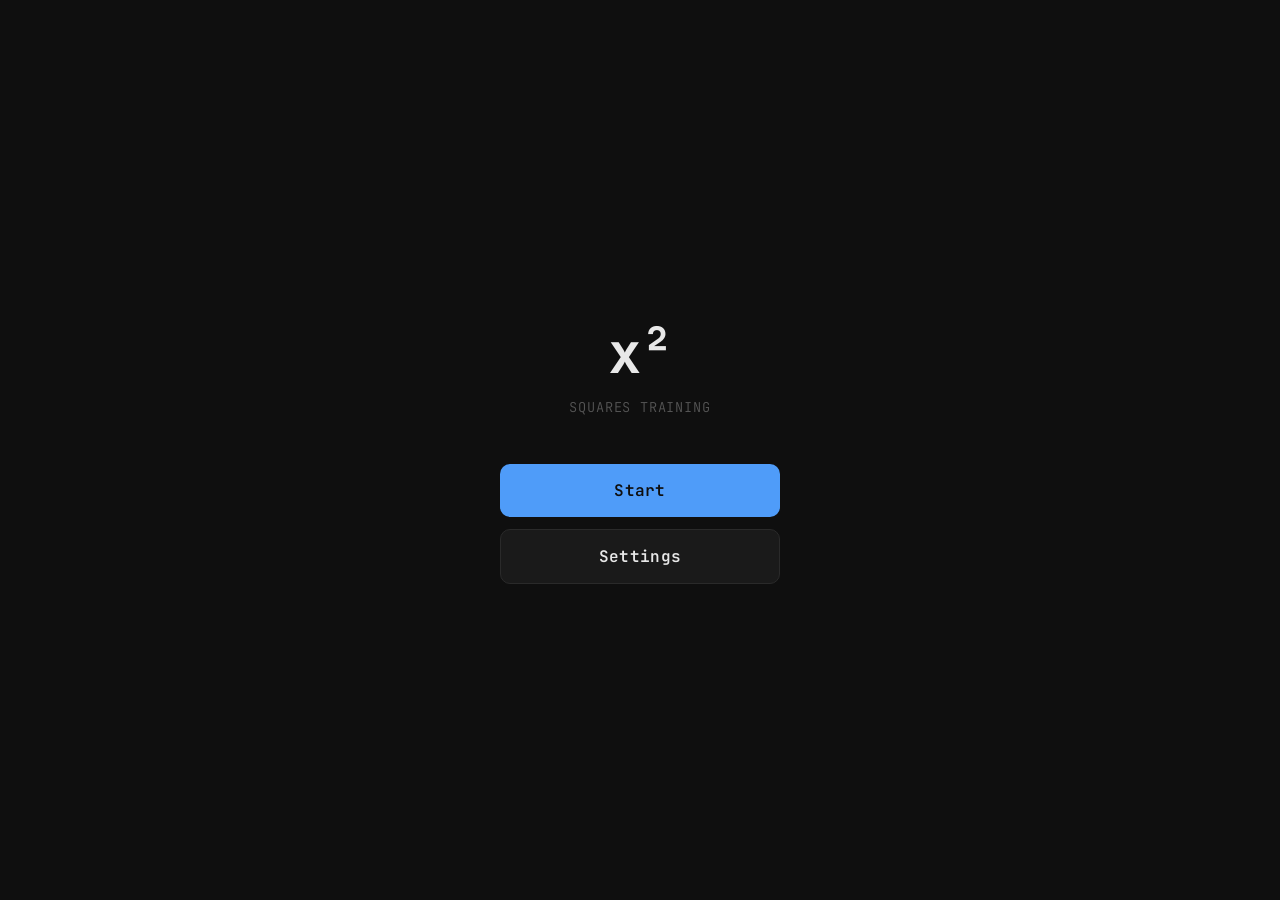
==== index.html @ f01c9ac2 "squares training. it's all claude code." ====
<!DOCTYPE html>
<html lang="en">
<head>
<meta charset="UTF-8">
<meta name="viewport" content="width=device-width, initial-scale=1.0, user-scalable=no">
<title>Squares — Mental Math</title>
<link rel="preconnect" href="https://fonts.googleapis.com">
<link href="https://fonts.googleapis.com/css2?family=JetBrains+Mono:wght@300;400;600;700&display=swap" rel="stylesheet">
<style>
  *, *::before, *::after { box-sizing: border-box; margin: 0; padding: 0; }

  :root {
    --bg: #0f0f0f;
    --surface: #1a1a1a;
    --border: #2a2a2a;
    --text: #e8e8e8;
    --muted: #555;
    --accent: #4f9cf9;
    --correct: #3ecf6e;
    --wrong: #f94f4f;
    --font: 'JetBrains Mono', monospace;
  }

  html, body {
    height: 100%;
    background: var(--bg);
    color: var(--text);
    font-family: var(--font);
    -webkit-tap-highlight-color: transparent;
    overscroll-behavior: none;
  }

  /* ── SCREENS ── */
  .screen { display: none; flex-direction: column; align-items: center; justify-content: center; min-height: 100dvh; padding: 24px; }
  .screen.active { display: flex; }

  /* ── HOME ── */
  #home { gap: 48px; }
  .home-title { text-align: center; }
  .home-title h1 { font-size: clamp(2rem, 8vw, 3.5rem); font-weight: 700; letter-spacing: -0.03em; }
  .home-title p { color: var(--muted); font-size: 0.85rem; font-weight: 300; margin-top: 8px; letter-spacing: 0.06em; text-transform: uppercase; }
  .home-actions { display: flex; flex-direction: column; gap: 12px; width: 100%; max-width: 280px; }
  .btn {
    width: 100%; padding: 16px; border: none; border-radius: 10px;
    font-family: var(--font); font-size: 1rem; font-weight: 600; letter-spacing: 0.02em;
    cursor: pointer; transition: opacity 0.15s, transform 0.1s;
  }
  .btn:active { transform: scale(0.97); }
  .btn-primary { background: var(--accent); color: #0f0f0f; }
  .btn-ghost { background: var(--surface); color: var(--text); border: 1px solid var(--border); }

  /* ── SETTINGS ── */
  #settings { gap: 32px; max-width: 320px; width: 100%; }
  .settings-header { display: flex; align-items: center; gap: 12px; width: 100%; }
  .back-btn { background: none; border: none; color: var(--muted); font-family: var(--font); font-size: 1.2rem; cursor: pointer; padding: 4px 8px 4px 0; transition: color 0.15s; }
  .back-btn:hover { color: var(--text); }
  .settings-header h2 { font-size: 1rem; font-weight: 600; letter-spacing: 0.04em; text-transform: uppercase; color: var(--muted); }
  .setting-group { width: 100%; }
  .setting-label { font-size: 0.75rem; text-transform: uppercase; letter-spacing: 0.08em; color: var(--muted); margin-bottom: 12px; }
  .range-inputs { display: flex; align-items: center; gap: 12px; }
  .range-inputs span { color: var(--muted); font-size: 0.85rem; }
  .num-input {
    flex: 1; padding: 14px; background: var(--surface); border: 1px solid var(--border);
    border-radius: 8px; color: var(--text); font-family: var(--font); font-size: 1.1rem;
    font-weight: 600; text-align: center; outline: none; transition: border-color 0.15s;
    -moz-appearance: textfield;
  }
  .num-input::-webkit-outer-spin-button,
  .num-input::-webkit-inner-spin-button { -webkit-appearance: none; }
  .num-input:focus { border-color: var(--accent); }
  .setting-error { font-size: 0.75rem; color: var(--wrong); margin-top: 8px; min-height: 18px; }

  /* ── TRAIN ── */
  #train { gap: 0; justify-content: space-between; padding: 0; }

  .train-header {
    width: 100%; display: flex; align-items: center; justify-content: space-between;
    padding: 20px 24px 0;
  }
  .train-header .back-btn { font-size: 1.4rem; }
  .progress-label { font-size: 0.75rem; color: var(--muted); letter-spacing: 0.06em; }

  .stage {
    flex: 1; display: flex; flex-direction: column;
    align-items: center; justify-content: center; gap: 12px; padding: 24px;
  }

  .prompt-label {
    font-size: 0.7rem; text-transform: uppercase; letter-spacing: 0.12em;
    color: var(--muted); font-weight: 400;
  }

  .question-number {
    font-size: clamp(5rem, 22vw, 10rem);
    font-weight: 700;
    letter-spacing: -0.04em;
    line-height: 1;
    transition: color 0.2s;
    user-select: none;
  }

  .superscript {
    font-size: clamp(2rem, 8vw, 4rem);
    vertical-align: super;
    color: var(--accent);
    font-weight: 600;
  }

  .answer-display {
    margin-top: 8px;
    font-size: clamp(2.2rem, 9vw, 4rem);
    font-weight: 600;
    letter-spacing: -0.02em;
    color: var(--text);
    min-height: 1.2em;
    transition: color 0.15s;
  }
  .answer-display.correct { color: var(--correct); }
  .answer-display.empty { color: var(--muted); }

  .cursor {
    display: inline-block; width: 3px; height: 0.85em;
    background: var(--accent); vertical-align: middle; margin-left: 3px;
    animation: blink 1s step-end infinite;
  }
  @keyframes blink { 0%, 100% { opacity: 1; } 50% { opacity: 0; } }

  /* ── NUMPAD ── */
  .numpad-area {
    width: 100%; padding: 16px 24px 32px;
    display: flex; flex-direction: column; gap: 10px; max-width: 400px; margin: 0 auto;
  }

  .numpad {
    display: grid; grid-template-columns: repeat(3, 1fr); gap: 10px;
  }

  .key {
    aspect-ratio: 1.4 / 1;
    background: var(--surface);
    border: 1px solid var(--border);
    border-radius: 10px;
    color: var(--text);
    font-family: var(--font);
    font-size: clamp(1.2rem, 5vw, 1.6rem);
    font-weight: 600;
    cursor: pointer;
    transition: background 0.1s, transform 0.08s, border-color 0.1s;
    display: flex; align-items: center; justify-content: center;
    -webkit-tap-highlight-color: transparent;
    user-select: none;
  }
  .key:active, .key.pressed { background: #2c2c2c; transform: scale(0.94); border-color: #3a3a3a; }
  .key.zero { grid-column: span 2; aspect-ratio: unset; padding: 14px 0; }
  .key.del { background: transparent; border-color: transparent; color: var(--muted); font-size: 1.4rem; }
  .key.del:active { background: var(--surface); border-color: var(--border); color: var(--text); }

  /* ── FLASH ── */
  .flash-overlay {
    position: fixed; inset: 0; pointer-events: none;
    opacity: 0; transition: opacity 0.08s;
  }
  .flash-overlay.green { background: rgba(62, 207, 110, 0.08); }
  .flash-overlay.active { opacity: 1; }

  /* ── RESULT ── */
  #result { gap: 32px; }
  .result-score { text-align: center; }
  .result-score .big { font-size: clamp(3rem, 14vw, 6rem); font-weight: 700; color: var(--accent); line-height: 1; }
  .result-score .label { font-size: 0.8rem; text-transform: uppercase; letter-spacing: 0.1em; color: var(--muted); margin-top: 8px; }
  .result-actions { display: flex; flex-direction: column; gap: 12px; width: 100%; max-width: 280px; }

  /* ── util ── */
  @media (prefers-reduced-motion: reduce) {
    .cursor { animation: none; opacity: 1; }
    * { transition: none !important; }
  }
</style>
</head>
<body>

<div class="flash-overlay green" id="flashOverlay"></div>

<!-- HOME -->
<div class="screen active" id="home">
  <div class="home-title">
    <h1>x²</h1>
    <p>Squares Training</p>
  </div>
  <div class="home-actions">
    <button class="btn btn-primary" onclick="startTraining()">Start</button>
    <button class="btn btn-ghost" onclick="showScreen('settings')">Settings</button>
  </div>
</div>

<!-- SETTINGS -->
<div class="screen" id="settings">
  <div class="settings-header">
    <button class="back-btn" onclick="saveSettings()">←</button>
    <h2>Settings</h2>
  </div>
  <div class="setting-group">
    <div class="setting-label">Range</div>
    <div class="range-inputs">
      <input class="num-input" id="rangeMin" type="number" min="1" max="999" value="10" inputmode="numeric">
      <span>to</span>
      <input class="num-input" id="rangeMax" type="number" min="1" max="999" value="100" inputmode="numeric">
    </div>
    <div class="setting-error" id="settingError"></div>
  </div>
  <div class="home-actions" style="max-width:280px;width:100%;">
    <button class="btn btn-primary" onclick="saveSettings()">Save</button>
  </div>
</div>

<!-- TRAIN -->
<div class="screen" id="train">
  <div class="train-header">
    <button class="back-btn" onclick="endSession()">←</button>
    <div class="progress-label" id="progressLabel">1 / 10</div>
  </div>

  <div class="stage">
    <div class="prompt-label">What is</div>
    <div class="question-number" id="questionNumber">
      <span id="numDisplay">12</span><span class="superscript">²</span>
    </div>
    <div class="answer-display empty" id="answerDisplay">
      <span id="answerText"></span><span class="cursor" id="cursor"></span>
    </div>
  </div>

  <div class="numpad-area">
    <div class="numpad">
      <button class="key" data-val="7">7</button>
      <button class="key" data-val="8">8</button>
      <button class="key" data-val="9">9</button>
      <button class="key" data-val="4">4</button>
      <button class="key" data-val="5">5</button>
      <button class="key" data-val="6">6</button>
      <button class="key" data-val="1">1</button>
      <button class="key" data-val="2">2</button>
      <button class="key" data-val="3">3</button>
      <button class="key zero" data-val="0">0</button>
      <button class="key del" data-val="del">⌫</button>
    </div>
  </div>
</div>

<!-- RESULT -->
<div class="screen" id="result">
  <div class="result-score">
    <div class="big" id="resultTime">—</div>
    <div class="label">avg. seconds per question</div>
  </div>
  <div class="result-actions">
    <button class="btn btn-primary" onclick="startTraining()">Again</button>
    <button class="btn btn-ghost" onclick="showScreen('home')">Home</button>
  </div>
</div>

<script>
  // ── State ──
  const state = {
    min: 10,
    max: 100,
    queue: [],
    index: 0,
    current: null,
    typed: '',
    sessionStart: null,
    questionStart: null,
    times: [],
  };

  // ── Screen nav ──
  function showScreen(id) {
    document.querySelectorAll('.screen').forEach(s => s.classList.remove('active'));
    document.getElementById(id).classList.add('active');
  }

  // ── Settings ──
  function saveSettings() {
    const minEl = document.getElementById('rangeMin');
    const maxEl = document.getElementById('rangeMax');
    const errEl = document.getElementById('settingError');
    const min = parseInt(minEl.value, 10);
    const max = parseInt(maxEl.value, 10);
    if (isNaN(min) || isNaN(max) || min < 1 || max < 1) {
      errEl.textContent = 'Enter valid numbers.'; return;
    }
    if (min >= max) {
      errEl.textContent = 'Min must be less than max.'; return;
    }
    errEl.textContent = '';
    state.min = min;
    state.max = max;
    showScreen('home');
  }

  // ── Training logic ──
  function buildQueue() {
    const nums = [];
    for (let i = state.min; i <= state.max; i++) nums.push(i);
    // Shuffle
    for (let i = nums.length - 1; i > 0; i--) {
      const j = Math.floor(Math.random() * (i + 1));
      [nums[i], nums[j]] = [nums[j], nums[i]];
    }
    return nums;
  }

  function startTraining() {
    state.queue = buildQueue();
    state.index = 0;
    state.times = [];
    state.sessionStart = Date.now();
    showScreen('train');
    loadQuestion();
  }

  function loadQuestion() {
    state.current = state.queue[state.index];
    state.typed = '';
    state.questionStart = Date.now();
    document.getElementById('numDisplay').textContent = state.current;
    document.getElementById('progressLabel').textContent = `${state.index + 1} / ${state.queue.length}`;
    updateAnswerDisplay();
  }

  function updateAnswerDisplay() {
    const el = document.getElementById('answerDisplay');
    const text = document.getElementById('answerText');
    text.textContent = state.typed;
    el.classList.toggle('empty', state.typed === '');
    el.classList.remove('correct');
  }

  function handleInput(val) {
    if (val === 'del') {
      state.typed = state.typed.slice(0, -1);
      updateAnswerDisplay();
      return;
    }
    // Max 7 digits (100² = 10000, guard against huge input)
    if (state.typed.length >= 7) return;
    // No leading zeros
    if (state.typed === '' && val === '0') return;
    state.typed += val;
    updateAnswerDisplay();
    checkAnswer();
  }

  function checkAnswer() {
    const correct = state.current * state.current;
    if (parseInt(state.typed, 10) === correct) {
      const elapsed = (Date.now() - state.questionStart) / 1000;
      state.times.push(elapsed);
      flashCorrect();
      document.getElementById('answerDisplay').classList.add('correct');
      setTimeout(() => {
        state.index++;
        if (state.index >= state.queue.length) {
          showResults();
        } else {
          loadQuestion();
        }
      }, 320);
    }
  }

  function flashCorrect() {
    const overlay = document.getElementById('flashOverlay');
    overlay.classList.add('active');
    setTimeout(() => overlay.classList.remove('active'), 180);
  }

  function endSession() {
    showScreen('home');
  }

  function showResults() {
    const avg = state.times.reduce((a, b) => a + b, 0) / state.times.length;
    document.getElementById('resultTime').textContent = avg.toFixed(2) + 's';
    showScreen('result');
  }

  // ── Numpad ──
  document.querySelectorAll('.key').forEach(key => {
    key.addEventListener('pointerdown', e => {
      e.preventDefault();
      key.classList.add('pressed');
      handleInput(key.dataset.val);
    });
    key.addEventListener('pointerup', () => key.classList.remove('pressed'));
    key.addEventListener('pointerleave', () => key.classList.remove('pressed'));
  });

  // ── Physical keyboard ──
  document.addEventListener('keydown', e => {
    const screen = document.querySelector('.screen.active');
    if (!screen || screen.id !== 'train') return;
    if (e.key >= '0' && e.key <= '9') handleInput(e.key);
    else if (e.key === 'Backspace') handleInput('del');
  });

  // ── Init settings inputs ──
  document.getElementById('rangeMin').value = state.min;
  document.getElementById('rangeMax').value = state.max;
</script>
</body>
</html>
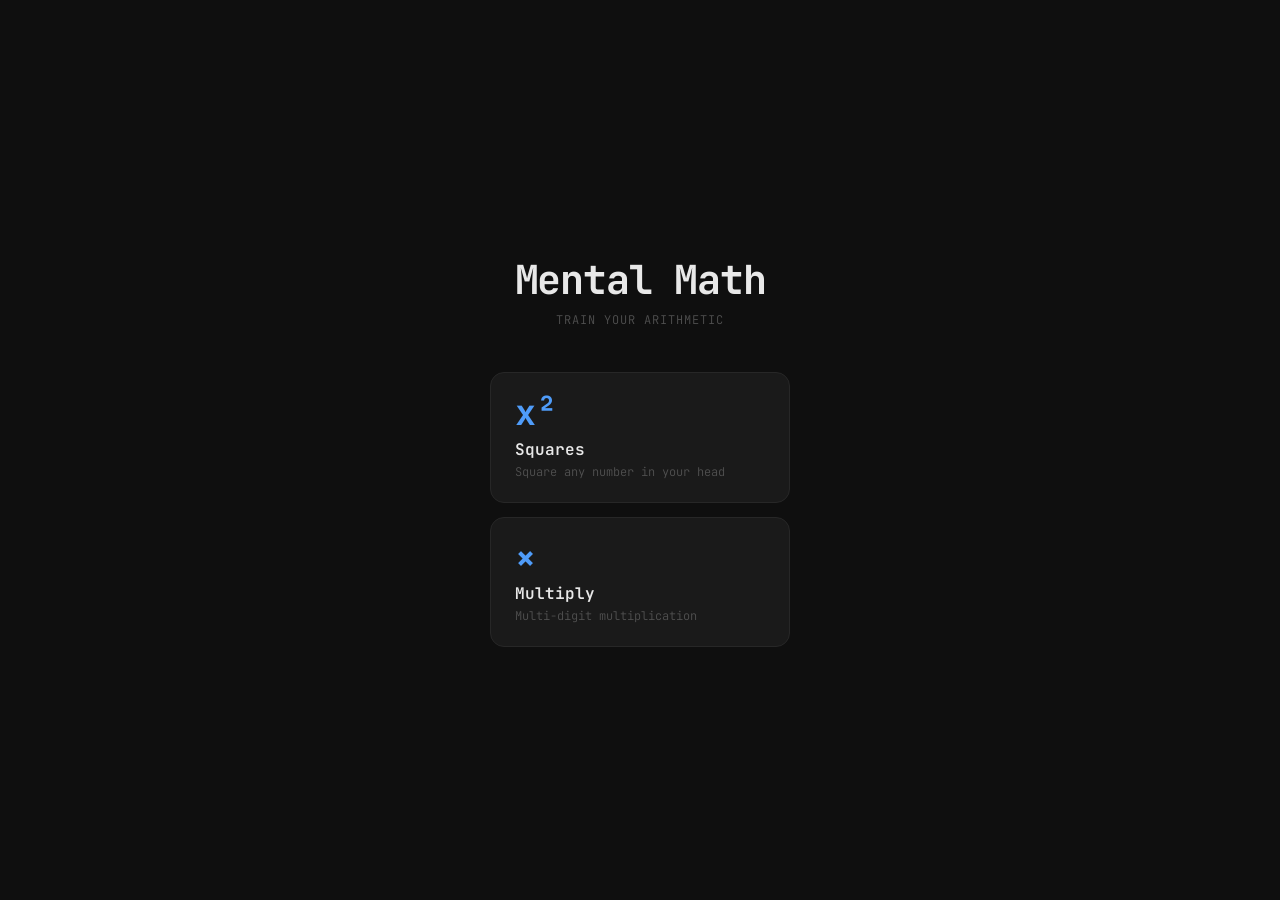
==== commit f96a900d: "multi digit arbitrary multiplication" ====
--- a/index.html
+++ b/index.html
@@ -3,410 +3,32 @@
 <head>
 <meta charset="UTF-8">
 <meta name="viewport" content="width=device-width, initial-scale=1.0, user-scalable=no">
-<title>Squares — Mental Math</title>
+<title>Mental Math</title>
 <link rel="preconnect" href="https://fonts.googleapis.com">
 <link href="https://fonts.googleapis.com/css2?family=JetBrains+Mono:wght@300;400;600;700&display=swap" rel="stylesheet">
+<link rel="stylesheet" href="style.css">
 <style>
-  *, *::before, *::after { box-sizing: border-box; margin: 0; padding: 0; }
-
-  :root {
-    --bg: #0f0f0f;
-    --surface: #1a1a1a;
-    --border: #2a2a2a;
-    --text: #e8e8e8;
-    --muted: #555;
-    --accent: #4f9cf9;
-    --correct: #3ecf6e;
-    --wrong: #f94f4f;
-    --font: 'JetBrains Mono', monospace;
-  }
-
-  html, body {
-    height: 100%;
-    background: var(--bg);
-    color: var(--text);
-    font-family: var(--font);
-    -webkit-tap-highlight-color: transparent;
-    overscroll-behavior: none;
-  }
-
-  /* ── SCREENS ── */
-  .screen { display: none; flex-direction: column; align-items: center; justify-content: center; min-height: 100dvh; padding: 24px; }
-  .screen.active { display: flex; }
-
-  /* ── HOME ── */
-  #home { gap: 48px; }
-  .home-title { text-align: center; }
-  .home-title h1 { font-size: clamp(2rem, 8vw, 3.5rem); font-weight: 700; letter-spacing: -0.03em; }
-  .home-title p { color: var(--muted); font-size: 0.85rem; font-weight: 300; margin-top: 8px; letter-spacing: 0.06em; text-transform: uppercase; }
-  .home-actions { display: flex; flex-direction: column; gap: 12px; width: 100%; max-width: 280px; }
-  .btn {
-    width: 100%; padding: 16px; border: none; border-radius: 10px;
-    font-family: var(--font); font-size: 1rem; font-weight: 600; letter-spacing: 0.02em;
-    cursor: pointer; transition: opacity 0.15s, transform 0.1s;
-  }
-  .btn:active { transform: scale(0.97); }
-  .btn-primary { background: var(--accent); color: #0f0f0f; }
-  .btn-ghost { background: var(--surface); color: var(--text); border: 1px solid var(--border); }
-
-  /* ── SETTINGS ── */
-  #settings { gap: 32px; max-width: 320px; width: 100%; }
-  .settings-header { display: flex; align-items: center; gap: 12px; width: 100%; }
-  .back-btn { background: none; border: none; color: var(--muted); font-family: var(--font); font-size: 1.2rem; cursor: pointer; padding: 4px 8px 4px 0; transition: color 0.15s; }
-  .back-btn:hover { color: var(--text); }
-  .settings-header h2 { font-size: 1rem; font-weight: 600; letter-spacing: 0.04em; text-transform: uppercase; color: var(--muted); }
-  .setting-group { width: 100%; }
-  .setting-label { font-size: 0.75rem; text-transform: uppercase; letter-spacing: 0.08em; color: var(--muted); margin-bottom: 12px; }
-  .range-inputs { display: flex; align-items: center; gap: 12px; }
-  .range-inputs span { color: var(--muted); font-size: 0.85rem; }
-  .num-input {
-    flex: 1; padding: 14px; background: var(--surface); border: 1px solid var(--border);
-    border-radius: 8px; color: var(--text); font-family: var(--font); font-size: 1.1rem;
-    font-weight: 600; text-align: center; outline: none; transition: border-color 0.15s;
-    -moz-appearance: textfield;
-  }
-  .num-input::-webkit-outer-spin-button,
-  .num-input::-webkit-inner-spin-button { -webkit-appearance: none; }
-  .num-input:focus { border-color: var(--accent); }
-  .setting-error { font-size: 0.75rem; color: var(--wrong); margin-top: 8px; min-height: 18px; }
-
-  /* ── TRAIN ── */
-  #train { gap: 0; justify-content: space-between; padding: 0; }
-
-  .train-header {
-    width: 100%; display: flex; align-items: center; justify-content: space-between;
-    padding: 20px 24px 0;
-  }
-  .train-header .back-btn { font-size: 1.4rem; }
-  .progress-label { font-size: 0.75rem; color: var(--muted); letter-spacing: 0.06em; }
-
-  .stage {
-    flex: 1; display: flex; flex-direction: column;
-    align-items: center; justify-content: center; gap: 12px; padding: 24px;
-  }
-
-  .prompt-label {
-    font-size: 0.7rem; text-transform: uppercase; letter-spacing: 0.12em;
-    color: var(--muted); font-weight: 400;
-  }
-
-  .question-number {
-    font-size: clamp(5rem, 22vw, 10rem);
-    font-weight: 700;
-    letter-spacing: -0.04em;
-    line-height: 1;
-    transition: color 0.2s;
-    user-select: none;
-  }
-
-  .superscript {
-    font-size: clamp(2rem, 8vw, 4rem);
-    vertical-align: super;
-    color: var(--accent);
-    font-weight: 600;
-  }
-
-  .answer-display {
-    margin-top: 8px;
-    font-size: clamp(2.2rem, 9vw, 4rem);
-    font-weight: 600;
-    letter-spacing: -0.02em;
-    color: var(--text);
-    min-height: 1.2em;
-    transition: color 0.15s;
-  }
-  .answer-display.correct { color: var(--correct); }
-  .answer-display.empty { color: var(--muted); }
-
-  .cursor {
-    display: inline-block; width: 3px; height: 0.85em;
-    background: var(--accent); vertical-align: middle; margin-left: 3px;
-    animation: blink 1s step-end infinite;
-  }
-  @keyframes blink { 0%, 100% { opacity: 1; } 50% { opacity: 0; } }
-
-  /* ── NUMPAD ── */
-  .numpad-area {
-    width: 100%; padding: 16px 24px 32px;
-    display: flex; flex-direction: column; gap: 10px; max-width: 400px; margin: 0 auto;
-  }
-
-  .numpad {
-    display: grid; grid-template-columns: repeat(3, 1fr); gap: 10px;
-  }
-
-  .key {
-    aspect-ratio: 1.4 / 1;
-    background: var(--surface);
-    border: 1px solid var(--border);
-    border-radius: 10px;
-    color: var(--text);
-    font-family: var(--font);
-    font-size: clamp(1.2rem, 5vw, 1.6rem);
-    font-weight: 600;
-    cursor: pointer;
-    transition: background 0.1s, transform 0.08s, border-color 0.1s;
-    display: flex; align-items: center; justify-content: center;
-    -webkit-tap-highlight-color: transparent;
-    user-select: none;
-  }
-  .key:active, .key.pressed { background: #2c2c2c; transform: scale(0.94); border-color: #3a3a3a; }
-  .key.zero { grid-column: span 2; aspect-ratio: unset; padding: 14px 0; }
-  .key.del { background: transparent; border-color: transparent; color: var(--muted); font-size: 1.4rem; }
-  .key.del:active { background: var(--surface); border-color: var(--border); color: var(--text); }
-
-  /* ── FLASH ── */
-  .flash-overlay {
-    position: fixed; inset: 0; pointer-events: none;
-    opacity: 0; transition: opacity 0.08s;
-  }
-  .flash-overlay.green { background: rgba(62, 207, 110, 0.08); }
-  .flash-overlay.active { opacity: 1; }
-
-  /* ── RESULT ── */
-  #result { gap: 32px; }
-  .result-score { text-align: center; }
-  .result-score .big { font-size: clamp(3rem, 14vw, 6rem); font-weight: 700; color: var(--accent); line-height: 1; }
-  .result-score .label { font-size: 0.8rem; text-transform: uppercase; letter-spacing: 0.1em; color: var(--muted); margin-top: 8px; }
-  .result-actions { display: flex; flex-direction: column; gap: 12px; width: 100%; max-width: 280px; }
-
-  /* ── util ── */
-  @media (prefers-reduced-motion: reduce) {
-    .cursor { animation: none; opacity: 1; }
-    * { transition: none !important; }
-  }
+  #home { gap: 44px; }
 </style>
 </head>
 <body>
-
-<div class="flash-overlay green" id="flashOverlay"></div>
-
-<!-- HOME -->
 <div class="screen active" id="home">
-  <div class="home-title">
-    <h1>x²</h1>
-    <p>Squares Training</p>
+  <div class="hub-title">
+    <h1>Mental Math</h1>
+    <p>Train your arithmetic</p>
   </div>
-  <div class="home-actions">
-    <button class="btn btn-primary" onclick="startTraining()">Start</button>
-    <button class="btn btn-ghost" onclick="showScreen('settings')">Settings</button>
+  <div class="mode-cards">
+    <a class="mode-card" href="squares.html">
+      <div class="mode-card-symbol">x²</div>
+      <div class="mode-card-title">Squares</div>
+      <div class="mode-card-desc">Square any number in your head</div>
+    </a>
+    <a class="mode-card" href="multiply.html">
+      <div class="mode-card-symbol">×</div>
+      <div class="mode-card-title">Multiply</div>
+      <div class="mode-card-desc">Multi-digit multiplication</div>
+    </a>
   </div>
 </div>
-
-<!-- SETTINGS -->
-<div class="screen" id="settings">
-  <div class="settings-header">
-    <button class="back-btn" onclick="saveSettings()">←</button>
-    <h2>Settings</h2>
-  </div>
-  <div class="setting-group">
-    <div class="setting-label">Range</div>
-    <div class="range-inputs">
-      <input class="num-input" id="rangeMin" type="number" min="1" max="999" value="10" inputmode="numeric">
-      <span>to</span>
-      <input class="num-input" id="rangeMax" type="number" min="1" max="999" value="100" inputmode="numeric">
-    </div>
-    <div class="setting-error" id="settingError"></div>
-  </div>
-  <div class="home-actions" style="max-width:280px;width:100%;">
-    <button class="btn btn-primary" onclick="saveSettings()">Save</button>
-  </div>
-</div>
-
-<!-- TRAIN -->
-<div class="screen" id="train">
-  <div class="train-header">
-    <button class="back-btn" onclick="endSession()">←</button>
-    <div class="progress-label" id="progressLabel">1 / 10</div>
-  </div>
-
-  <div class="stage">
-    <div class="prompt-label">What is</div>
-    <div class="question-number" id="questionNumber">
-      <span id="numDisplay">12</span><span class="superscript">²</span>
-    </div>
-    <div class="answer-display empty" id="answerDisplay">
-      <span id="answerText"></span><span class="cursor" id="cursor"></span>
-    </div>
-  </div>
-
-  <div class="numpad-area">
-    <div class="numpad">
-      <button class="key" data-val="7">7</button>
-      <button class="key" data-val="8">8</button>
-      <button class="key" data-val="9">9</button>
-      <button class="key" data-val="4">4</button>
-      <button class="key" data-val="5">5</button>
-      <button class="key" data-val="6">6</button>
-      <button class="key" data-val="1">1</button>
-      <button class="key" data-val="2">2</button>
-      <button class="key" data-val="3">3</button>
-      <button class="key zero" data-val="0">0</button>
-      <button class="key del" data-val="del">⌫</button>
-    </div>
-  </div>
-</div>
-
-<!-- RESULT -->
-<div class="screen" id="result">
-  <div class="result-score">
-    <div class="big" id="resultTime">—</div>
-    <div class="label">avg. seconds per question</div>
-  </div>
-  <div class="result-actions">
-    <button class="btn btn-primary" onclick="startTraining()">Again</button>
-    <button class="btn btn-ghost" onclick="showScreen('home')">Home</button>
-  </div>
-</div>
-
-<script>
-  // ── State ──
-  const state = {
-    min: 10,
-    max: 100,
-    queue: [],
-    index: 0,
-    current: null,
-    typed: '',
-    sessionStart: null,
-    questionStart: null,
-    times: [],
-  };
-
-  // ── Screen nav ──
-  function showScreen(id) {
-    document.querySelectorAll('.screen').forEach(s => s.classList.remove('active'));
-    document.getElementById(id).classList.add('active');
-  }
-
-  // ── Settings ──
-  function saveSettings() {
-    const minEl = document.getElementById('rangeMin');
-    const maxEl = document.getElementById('rangeMax');
-    const errEl = document.getElementById('settingError');
-    const min = parseInt(minEl.value, 10);
-    const max = parseInt(maxEl.value, 10);
-    if (isNaN(min) || isNaN(max) || min < 1 || max < 1) {
-      errEl.textContent = 'Enter valid numbers.'; return;
-    }
-    if (min >= max) {
-      errEl.textContent = 'Min must be less than max.'; return;
-    }
-    errEl.textContent = '';
-    state.min = min;
-    state.max = max;
-    showScreen('home');
-  }
-
-  // ── Training logic ──
-  function buildQueue() {
-    const nums = [];
-    for (let i = state.min; i <= state.max; i++) nums.push(i);
-    // Shuffle
-    for (let i = nums.length - 1; i > 0; i--) {
-      const j = Math.floor(Math.random() * (i + 1));
-      [nums[i], nums[j]] = [nums[j], nums[i]];
-    }
-    return nums;
-  }
-
-  function startTraining() {
-    state.queue = buildQueue();
-    state.index = 0;
-    state.times = [];
-    state.sessionStart = Date.now();
-    showScreen('train');
-    loadQuestion();
-  }
-
-  function loadQuestion() {
-    state.current = state.queue[state.index];
-    state.typed = '';
-    state.questionStart = Date.now();
-    document.getElementById('numDisplay').textContent = state.current;
-    document.getElementById('progressLabel').textContent = `${state.index + 1} / ${state.queue.length}`;
-    updateAnswerDisplay();
-  }
-
-  function updateAnswerDisplay() {
-    const el = document.getElementById('answerDisplay');
-    const text = document.getElementById('answerText');
-    text.textContent = state.typed;
-    el.classList.toggle('empty', state.typed === '');
-    el.classList.remove('correct');
-  }
-
-  function handleInput(val) {
-    if (val === 'del') {
-      state.typed = state.typed.slice(0, -1);
-      updateAnswerDisplay();
-      return;
-    }
-    // Max 7 digits (100² = 10000, guard against huge input)
-    if (state.typed.length >= 7) return;
-    // No leading zeros
-    if (state.typed === '' && val === '0') return;
-    state.typed += val;
-    updateAnswerDisplay();
-    checkAnswer();
-  }
-
-  function checkAnswer() {
-    const correct = state.current * state.current;
-    if (parseInt(state.typed, 10) === correct) {
-      const elapsed = (Date.now() - state.questionStart) / 1000;
-      state.times.push(elapsed);
-      flashCorrect();
-      document.getElementById('answerDisplay').classList.add('correct');
-      setTimeout(() => {
-        state.index++;
-        if (state.index >= state.queue.length) {
-          showResults();
-        } else {
-          loadQuestion();
-        }
-      }, 320);
-    }
-  }
-
-  function flashCorrect() {
-    const overlay = document.getElementById('flashOverlay');
-    overlay.classList.add('active');
-    setTimeout(() => overlay.classList.remove('active'), 180);
-  }
-
-  function endSession() {
-    showScreen('home');
-  }
-
-  function showResults() {
-    const avg = state.times.reduce((a, b) => a + b, 0) / state.times.length;
-    document.getElementById('resultTime').textContent = avg.toFixed(2) + 's';
-    showScreen('result');
-  }
-
-  // ── Numpad ──
-  document.querySelectorAll('.key').forEach(key => {
-    key.addEventListener('pointerdown', e => {
-      e.preventDefault();
-      key.classList.add('pressed');
-      handleInput(key.dataset.val);
-    });
-    key.addEventListener('pointerup', () => key.classList.remove('pressed'));
-    key.addEventListener('pointerleave', () => key.classList.remove('pressed'));
-  });
-
-  // ── Physical keyboard ──
-  document.addEventListener('keydown', e => {
-    const screen = document.querySelector('.screen.active');
-    if (!screen || screen.id !== 'train') return;
-    if (e.key >= '0' && e.key <= '9') handleInput(e.key);
-    else if (e.key === 'Backspace') handleInput('del');
-  });
-
-  // ── Init settings inputs ──
-  document.getElementById('rangeMin').value = state.min;
-  document.getElementById('rangeMax').value = state.max;
-</script>
 </body>
-</html>+</html>
--- a/style.css
+++ b/style.css
@@ -0,0 +1,177 @@
+*, *::before, *::after { box-sizing: border-box; margin: 0; padding: 0; }
+
+:root {
+  --bg:      #0f0f0f;
+  --surface: #1a1a1a;
+  --border:  #272727;
+  --text:    #e8e8e8;
+  --muted:   #505050;
+  --accent:  #4f9cf9;
+  --correct: #3ecf6e;
+  --wrong:   #f94f4f;
+  --font:    'JetBrains Mono', monospace;
+}
+
+html, body {
+  height: 100%;
+  background: var(--bg);
+  color: var(--text);
+  font-family: var(--font);
+  -webkit-tap-highlight-color: transparent;
+  overscroll-behavior: none;
+}
+
+/* ── SCREENS ── */
+.screen { display: none; flex-direction: column; align-items: center; justify-content: center; min-height: 100dvh; padding: 24px; }
+.screen.active { display: flex; }
+
+/* ── SHARED NAV HEADER ── */
+.top-bar {
+  width: 100%; display: flex; align-items: center;
+  justify-content: space-between; padding: 20px 24px 0;
+  flex-shrink: 0;
+}
+.back-btn {
+  background: none; border: none; color: var(--muted);
+  font-family: var(--font); font-size: 1.3rem; cursor: pointer;
+  padding: 4px 8px 4px 0; transition: color 0.15s; line-height: 1;
+}
+.back-btn:hover { color: var(--text); }
+.progress-label { font-size: 0.75rem; color: var(--muted); letter-spacing: 0.06em; }
+
+/* ── BUTTONS ── */
+.btn {
+  width: 100%; padding: 16px; border: none; border-radius: 10px;
+  font-family: var(--font); font-size: 1rem; font-weight: 600;
+  letter-spacing: 0.02em; cursor: pointer;
+  transition: opacity 0.15s, transform 0.1s;
+}
+.btn:active { transform: scale(0.97); }
+.btn-primary { background: var(--accent); color: #0f0f0f; }
+.btn-ghost   { background: var(--surface); color: var(--text); border: 1px solid var(--border); }
+.btn-group   { display: flex; flex-direction: column; gap: 12px; width: 100%; max-width: 280px; }
+
+/* ── STAGE (question + answer area) ── */
+.stage {
+  flex: 1; display: flex; flex-direction: column;
+  align-items: center; justify-content: center;
+  gap: 10px; padding: 24px; width: 100%;
+}
+.prompt-label {
+  font-size: 0.7rem; text-transform: uppercase;
+  letter-spacing: 0.12em; color: var(--muted); font-weight: 400;
+}
+
+.answer-display {
+  margin-top: 4px;
+  font-size: clamp(2.2rem, 9vw, 4rem);
+  font-weight: 600; letter-spacing: -0.02em;
+  color: var(--text); min-height: 1.2em; transition: color 0.15s;
+}
+.answer-display.correct { color: var(--correct); }
+.answer-display.empty   { color: var(--muted); }
+
+.cursor {
+  display: inline-block; width: 3px; height: 0.85em;
+  background: var(--accent); vertical-align: middle; margin-left: 3px;
+  animation: blink 1s step-end infinite;
+}
+@keyframes blink { 0%,100% { opacity:1; } 50% { opacity:0; } }
+
+/* ── NUMPAD ── */
+.numpad-area {
+  width: 100%; padding: 16px 24px 32px;
+  display: flex; flex-direction: column; gap: 10px;
+  max-width: 400px; margin: 0 auto; flex-shrink: 0;
+}
+.numpad {
+  display: grid; grid-template-columns: repeat(3, 1fr); gap: 10px;
+}
+.key {
+  aspect-ratio: 1.4 / 1; background: var(--surface);
+  border: 1px solid var(--border); border-radius: 10px;
+  color: var(--text); font-family: var(--font);
+  font-size: clamp(1.2rem, 5vw, 1.6rem); font-weight: 600;
+  cursor: pointer; transition: background 0.1s, transform 0.08s, border-color 0.1s;
+  display: flex; align-items: center; justify-content: center;
+  user-select: none;
+}
+.key:active, .key.pressed { background: #2c2c2c; transform: scale(0.94); border-color: #3a3a3a; }
+.key.zero { grid-column: span 2; aspect-ratio: unset; padding: 14px 0; }
+.key.del  { background: transparent; border-color: transparent; color: var(--muted); font-size: 1.4rem; }
+.key.del:active, .key.del.pressed { background: var(--surface); border-color: var(--border); color: var(--text); }
+
+/* ── FLASH OVERLAY ── */
+.flash-overlay {
+  position: fixed; inset: 0; pointer-events: none;
+  opacity: 0; transition: opacity 0.08s; z-index: 999;
+  background: rgba(62, 207, 110, 0.07);
+}
+.flash-overlay.active { opacity: 1; }
+
+/* ── SETTINGS ── */
+.settings-body { display: flex; flex-direction: column; gap: 32px; width: 100%; max-width: 320px; }
+.settings-header { display: flex; align-items: center; gap: 12px; }
+.settings-header h2 {
+  font-size: 0.85rem; font-weight: 600;
+  letter-spacing: 0.08em; text-transform: uppercase; color: var(--muted);
+}
+.setting-group { width: 100%; }
+.setting-label { font-size: 0.72rem; text-transform: uppercase; letter-spacing: 0.08em; color: var(--muted); margin-bottom: 12px; }
+.setting-row   { display: flex; align-items: center; gap: 10px; }
+.setting-row span { color: var(--muted); font-size: 0.85rem; white-space: nowrap; }
+.num-input {
+  flex: 1; padding: 14px; background: var(--surface);
+  border: 1px solid var(--border); border-radius: 8px;
+  color: var(--text); font-family: var(--font); font-size: 1.1rem;
+  font-weight: 600; text-align: center; outline: none;
+  transition: border-color 0.15s; -moz-appearance: textfield;
+}
+.num-input::-webkit-outer-spin-button,
+.num-input::-webkit-inner-spin-button { -webkit-appearance: none; }
+.num-input:focus { border-color: var(--accent); }
+.setting-error { font-size: 0.75rem; color: var(--wrong); margin-top: 8px; min-height: 18px; }
+
+/* ── DIGIT STEPPER (for multiply settings) ── */
+.stepper { display: flex; align-items: center; gap: 0; border: 1px solid var(--border); border-radius: 8px; overflow: hidden; }
+.stepper-btn {
+  background: var(--surface); border: none; color: var(--text);
+  font-family: var(--font); font-size: 1.2rem; font-weight: 400;
+  padding: 12px 18px; cursor: pointer; transition: background 0.1s;
+  flex-shrink: 0;
+}
+.stepper-btn:active { background: #2a2a2a; }
+.stepper-val {
+  flex: 1; text-align: center; font-size: 1.1rem; font-weight: 600;
+  background: var(--bg); padding: 12px 0; color: var(--text);
+  border-left: 1px solid var(--border); border-right: 1px solid var(--border);
+}
+.stepper-label { font-size: 0.72rem; text-transform: uppercase; letter-spacing: 0.08em; color: var(--muted); margin-bottom: 8px; }
+
+/* ── RESULT ── */
+.result-stat { text-align: center; }
+.result-stat .big   { font-size: clamp(3rem, 14vw, 6rem); font-weight: 700; color: var(--accent); line-height: 1; }
+.result-stat .label { font-size: 0.8rem; text-transform: uppercase; letter-spacing: 0.1em; color: var(--muted); margin-top: 8px; }
+
+/* ── HOME HUB ── */
+.hub-title { text-align: center; }
+.hub-title h1 { font-size: clamp(1.6rem, 7vw, 2.5rem); font-weight: 700; letter-spacing: -0.03em; }
+.hub-title p  { color: var(--muted); font-size: 0.75rem; font-weight: 300; margin-top: 6px; letter-spacing: 0.08em; text-transform: uppercase; }
+
+.mode-cards { display: flex; flex-direction: column; gap: 14px; width: 100%; max-width: 300px; }
+.mode-card {
+  background: var(--surface); border: 1px solid var(--border);
+  border-radius: 14px; padding: 22px 24px;
+  cursor: pointer; transition: border-color 0.15s, transform 0.1s;
+  text-decoration: none; color: inherit; display: block;
+}
+.mode-card:active { transform: scale(0.97); }
+.mode-card:hover  { border-color: var(--accent); }
+.mode-card-symbol { font-size: 2.2rem; font-weight: 700; color: var(--accent); line-height: 1; margin-bottom: 8px; }
+.mode-card-title  { font-size: 1rem; font-weight: 600; margin-bottom: 4px; }
+.mode-card-desc   { font-size: 0.75rem; color: var(--muted); font-weight: 300; }
+
+@media (prefers-reduced-motion: reduce) {
+  .cursor { animation: none; opacity: 1; }
+  * { transition: none !important; }
+}
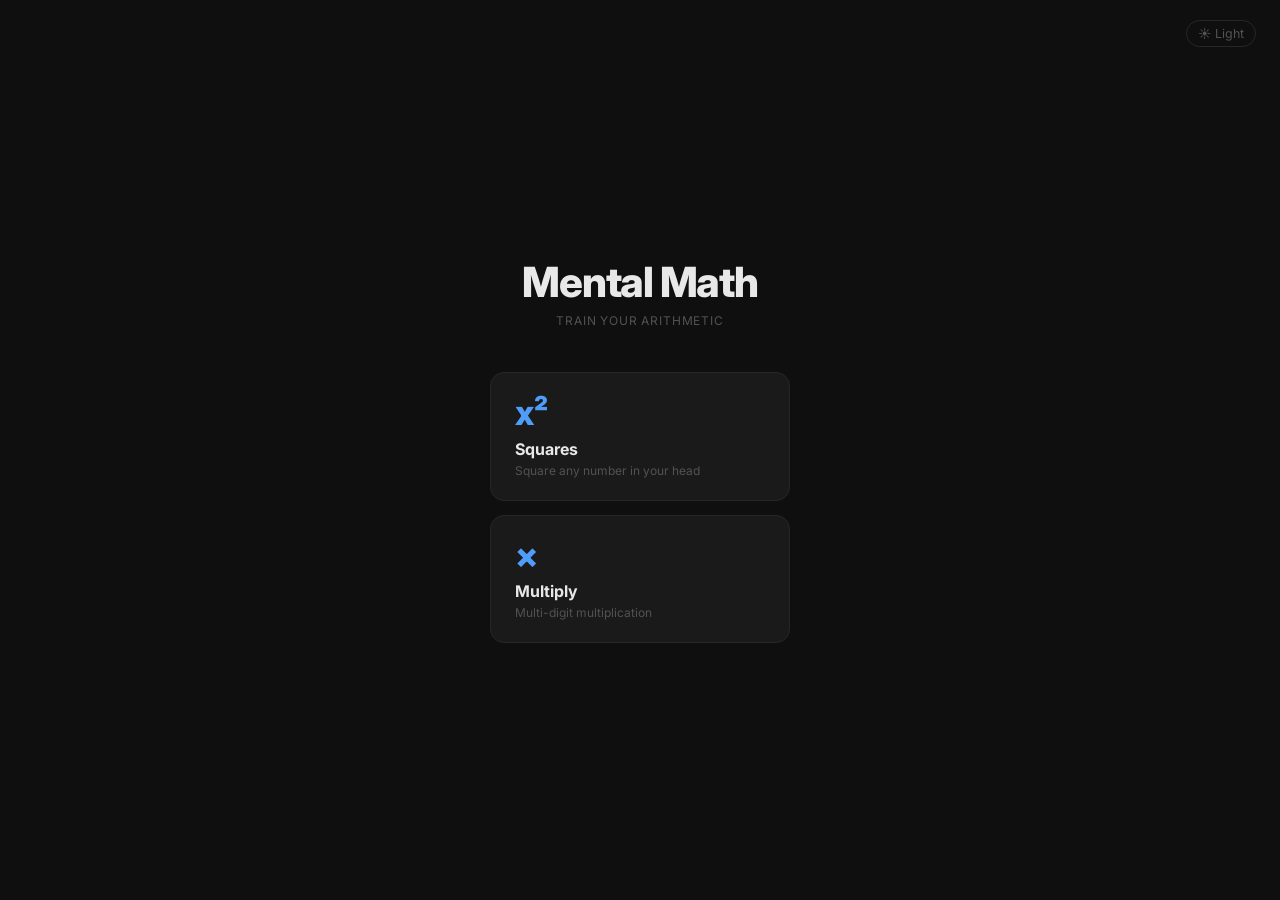
==== commit e26791f7: "light mode, fix ui stacking of multiplication, add redo slowest option, add numpad options" ====
--- a/index.html
+++ b/index.html
@@ -2,17 +2,21 @@
 <html lang="en">
 <head>
 <meta charset="UTF-8">
-<meta name="viewport" content="width=device-width, initial-scale=1.0, user-scalable=no">
+<meta name="viewport" content="width=device-width, initial-scale=1.0, maximum-scale=1.0, user-scalable=no">
 <title>Mental Math</title>
 <link rel="preconnect" href="https://fonts.googleapis.com">
-<link href="https://fonts.googleapis.com/css2?family=JetBrains+Mono:wght@300;400;600;700&display=swap" rel="stylesheet">
+<link href="https://fonts.googleapis.com/css2?family=Inter:wght@300;400;600;700;800&display=swap" rel="stylesheet">
 <link rel="stylesheet" href="style.css">
 <style>
   #home { gap: 44px; }
+  .home-top { position: absolute; top: 20px; right: 24px; }
 </style>
 </head>
 <body>
 <div class="screen active" id="home">
+  <div class="home-top">
+    <button class="theme-toggle" onclick="toggleTheme()">☀ Light</button>
+  </div>
   <div class="hub-title">
     <h1>Mental Math</h1>
     <p>Train your arithmetic</p>
@@ -30,5 +34,7 @@
     </a>
   </div>
 </div>
+<script src="app.js"></script>
+<script>initTheme();</script>
 </body>
 </html>
--- a/style.css
+++ b/style.css
@@ -1,15 +1,34 @@
 *, *::before, *::after { box-sizing: border-box; margin: 0; padding: 0; }
 
+/* ── DARK (default) ── */
 :root {
   --bg:      #0f0f0f;
   --surface: #1a1a1a;
   --border:  #272727;
   --text:    #e8e8e8;
-  --muted:   #505050;
+  --muted:   #525252;
   --accent:  #4f9cf9;
   --correct: #3ecf6e;
   --wrong:   #f94f4f;
-  --font:    'JetBrains Mono', monospace;
+  --font:    'Inter', sans-serif;
+  --key-pressed-bg: #2c2c2c;
+  --key-pressed-border: #3a3a3a;
+  --stepper-active: #2a2a2a;
+}
+
+/* ── LIGHT ── */
+[data-theme="light"] {
+  --bg:      #f5f5f5;
+  --surface: #ffffff;
+  --border:  #e0e0e0;
+  --text:    #111111;
+  --muted:   #909090;
+  --accent:  #1a74e8;
+  --correct: #1fa855;
+  --wrong:   #e03030;
+  --key-pressed-bg: #ebebeb;
+  --key-pressed-border: #d0d0d0;
+  --stepper-active: #efefef;
 }
 
 html, body {
@@ -19,13 +38,17 @@
   font-family: var(--font);
   -webkit-tap-highlight-color: transparent;
   overscroll-behavior: none;
-}
+  transition: background 0.2s, color 0.2s;
+  touch-action: manipulation;
+}
+
+button, a { touch-action: manipulation; }
 
 /* ── SCREENS ── */
 .screen { display: none; flex-direction: column; align-items: center; justify-content: center; min-height: 100dvh; padding: 24px; }
 .screen.active { display: flex; }
 
-/* ── SHARED NAV HEADER ── */
+/* ── TOP BAR ── */
 .top-bar {
   width: 100%; display: flex; align-items: center;
   justify-content: space-between; padding: 20px 24px 0;
@@ -37,91 +60,100 @@
   padding: 4px 8px 4px 0; transition: color 0.15s; line-height: 1;
 }
 .back-btn:hover { color: var(--text); }
-.progress-label { font-size: 0.75rem; color: var(--muted); letter-spacing: 0.06em; }
+.progress-label { font-size: 0.75rem; color: var(--muted); letter-spacing: 0.04em; }
+
+/* ── THEME TOGGLE ── */
+.theme-toggle {
+  background: none; border: 1px solid var(--border);
+  border-radius: 20px; padding: 5px 11px;
+  font-size: 0.78rem; font-family: var(--font);
+  color: var(--muted); cursor: pointer;
+  transition: color 0.15s, border-color 0.15s;
+  white-space: nowrap;
+}
+.theme-toggle:hover { color: var(--text); border-color: var(--muted); }
 
 /* ── BUTTONS ── */
 .btn {
   width: 100%; padding: 16px; border: none; border-radius: 10px;
   font-family: var(--font); font-size: 1rem; font-weight: 600;
-  letter-spacing: 0.02em; cursor: pointer;
+  letter-spacing: 0.01em; cursor: pointer;
   transition: opacity 0.15s, transform 0.1s;
 }
 .btn:active { transform: scale(0.97); }
-.btn-primary { background: var(--accent); color: #0f0f0f; }
+.btn-primary { background: var(--accent); color: #fff; }
 .btn-ghost   { background: var(--surface); color: var(--text); border: 1px solid var(--border); }
 .btn-group   { display: flex; flex-direction: column; gap: 12px; width: 100%; max-width: 280px; }
 
-/* ── STAGE (question + answer area) ── */
+/* ── STAGE ── */
 .stage {
   flex: 1; display: flex; flex-direction: column;
   align-items: center; justify-content: center;
   gap: 10px; padding: 24px; width: 100%;
 }
 .prompt-label {
-  font-size: 0.7rem; text-transform: uppercase;
-  letter-spacing: 0.12em; color: var(--muted); font-weight: 400;
+  font-size: 0.68rem; text-transform: uppercase;
+  letter-spacing: 0.12em; color: var(--muted); font-weight: 500;
 }
 
 .answer-display {
-  margin-top: 4px;
-  font-size: clamp(2.2rem, 9vw, 4rem);
-  font-weight: 600; letter-spacing: -0.02em;
-  color: var(--text); min-height: 1.2em; transition: color 0.15s;
+  margin-top: 6px;
+  font-size: clamp(2.4rem, 10vw, 4.5rem);
+  font-weight: 700; letter-spacing: -0.02em;
+  color: var(--text); min-height: 1.2em; transition: color 0.12s;
 }
 .answer-display.correct { color: var(--correct); }
-.answer-display.empty   { color: var(--muted); }
+.answer-display.empty   { color: var(--border); }
 
 .cursor {
-  display: inline-block; width: 3px; height: 0.85em;
-  background: var(--accent); vertical-align: middle; margin-left: 3px;
+  display: inline-block; width: 3px; height: 0.8em;
+  background: var(--accent); vertical-align: middle; margin-left: 2px;
   animation: blink 1s step-end infinite;
 }
 @keyframes blink { 0%,100% { opacity:1; } 50% { opacity:0; } }
 
 /* ── NUMPAD ── */
 .numpad-area {
-  width: 100%; padding: 16px 24px 32px;
+  width: 100%; padding: 12px 20px 28px;
   display: flex; flex-direction: column; gap: 10px;
-  max-width: 400px; margin: 0 auto; flex-shrink: 0;
-}
-.numpad {
-  display: grid; grid-template-columns: repeat(3, 1fr); gap: 10px;
-}
+  max-width: 380px; margin: 0 auto; flex-shrink: 0;
+}
+.numpad { display: grid; grid-template-columns: repeat(3, 1fr); gap: 9px; }
 .key {
-  aspect-ratio: 1.4 / 1; background: var(--surface);
+  aspect-ratio: 1.5 / 1; background: var(--surface);
   border: 1px solid var(--border); border-radius: 10px;
   color: var(--text); font-family: var(--font);
-  font-size: clamp(1.2rem, 5vw, 1.6rem); font-weight: 600;
-  cursor: pointer; transition: background 0.1s, transform 0.08s, border-color 0.1s;
+  font-size: clamp(1.2rem, 5vw, 1.55rem); font-weight: 600;
+  cursor: pointer; transition: background 0.08s, transform 0.07s, border-color 0.08s;
   display: flex; align-items: center; justify-content: center;
   user-select: none;
 }
-.key:active, .key.pressed { background: #2c2c2c; transform: scale(0.94); border-color: #3a3a3a; }
-.key.zero { grid-column: span 2; aspect-ratio: unset; padding: 14px 0; }
+.key:active, .key.pressed { background: var(--key-pressed-bg); transform: scale(0.93); border-color: var(--key-pressed-border); }
+.key.zero { grid-column: span 2; aspect-ratio: unset; padding: 13px 0; }
 .key.del  { background: transparent; border-color: transparent; color: var(--muted); font-size: 1.4rem; }
 .key.del:active, .key.del.pressed { background: var(--surface); border-color: var(--border); color: var(--text); }
 
-/* ── FLASH OVERLAY ── */
+/* ── FLASH ── */
 .flash-overlay {
   position: fixed; inset: 0; pointer-events: none;
-  opacity: 0; transition: opacity 0.08s; z-index: 999;
+  opacity: 0; transition: opacity 0.07s; z-index: 999;
   background: rgba(62, 207, 110, 0.07);
 }
 .flash-overlay.active { opacity: 1; }
 
 /* ── SETTINGS ── */
-.settings-body { display: flex; flex-direction: column; gap: 32px; width: 100%; max-width: 320px; }
+.settings-body { display: flex; flex-direction: column; gap: 28px; width: 100%; max-width: 320px; }
 .settings-header { display: flex; align-items: center; gap: 12px; }
 .settings-header h2 {
-  font-size: 0.85rem; font-weight: 600;
-  letter-spacing: 0.08em; text-transform: uppercase; color: var(--muted);
+  font-size: 0.82rem; font-weight: 600;
+  letter-spacing: 0.07em; text-transform: uppercase; color: var(--muted);
 }
 .setting-group { width: 100%; }
-.setting-label { font-size: 0.72rem; text-transform: uppercase; letter-spacing: 0.08em; color: var(--muted); margin-bottom: 12px; }
+.setting-label { font-size: 0.7rem; text-transform: uppercase; letter-spacing: 0.08em; color: var(--muted); margin-bottom: 11px; font-weight: 500; }
 .setting-row   { display: flex; align-items: center; gap: 10px; }
 .setting-row span { color: var(--muted); font-size: 0.85rem; white-space: nowrap; }
 .num-input {
-  flex: 1; padding: 14px; background: var(--surface);
+  flex: 1; padding: 13px; background: var(--surface);
   border: 1px solid var(--border); border-radius: 8px;
   color: var(--text); font-family: var(--font); font-size: 1.1rem;
   font-weight: 600; text-align: center; outline: none;
@@ -132,31 +164,45 @@
 .num-input:focus { border-color: var(--accent); }
 .setting-error { font-size: 0.75rem; color: var(--wrong); margin-top: 8px; min-height: 18px; }
 
-/* ── DIGIT STEPPER (for multiply settings) ── */
-.stepper { display: flex; align-items: center; gap: 0; border: 1px solid var(--border); border-radius: 8px; overflow: hidden; }
+/* ── STEPPERS ── */
+.stepper { display: flex; align-items: center; border: 1px solid var(--border); border-radius: 8px; overflow: hidden; }
 .stepper-btn {
   background: var(--surface); border: none; color: var(--text);
   font-family: var(--font); font-size: 1.2rem; font-weight: 400;
   padding: 12px 18px; cursor: pointer; transition: background 0.1s;
   flex-shrink: 0;
 }
-.stepper-btn:active { background: #2a2a2a; }
+.stepper-btn:active { background: var(--stepper-active); }
 .stepper-val {
   flex: 1; text-align: center; font-size: 1.1rem; font-weight: 600;
   background: var(--bg); padding: 12px 0; color: var(--text);
   border-left: 1px solid var(--border); border-right: 1px solid var(--border);
 }
-.stepper-label { font-size: 0.72rem; text-transform: uppercase; letter-spacing: 0.08em; color: var(--muted); margin-bottom: 8px; }
+.stepper-label { font-size: 0.7rem; text-transform: uppercase; letter-spacing: 0.08em; color: var(--muted); margin-bottom: 8px; font-weight: 500; }
 
 /* ── RESULT ── */
 .result-stat { text-align: center; }
-.result-stat .big   { font-size: clamp(3rem, 14vw, 6rem); font-weight: 700; color: var(--accent); line-height: 1; }
-.result-stat .label { font-size: 0.8rem; text-transform: uppercase; letter-spacing: 0.1em; color: var(--muted); margin-top: 8px; }
+.result-stat .big   { font-size: clamp(3rem, 14vw, 6rem); font-weight: 800; color: var(--accent); line-height: 1; }
+.result-stat .label { font-size: 0.75rem; text-transform: uppercase; letter-spacing: 0.1em; color: var(--muted); margin-top: 8px; font-weight: 500; }
+
+/* ── SLOWEST LIST (result screen) ── */
+.slowest-list {
+  width: 100%; max-width: 280px; margin-top: 4px;
+  display: flex; flex-direction: column; gap: 6px;
+}
+.slowest-item {
+  display: flex; justify-content: space-between; align-items: center;
+  background: var(--surface); border: 1px solid var(--border);
+  border-radius: 8px; padding: 10px 14px;
+  font-size: 0.9rem;
+}
+.slowest-item .q  { font-weight: 700; color: var(--text); }
+.slowest-item .t  { font-size: 0.78rem; color: var(--muted); }
 
 /* ── HOME HUB ── */
 .hub-title { text-align: center; }
-.hub-title h1 { font-size: clamp(1.6rem, 7vw, 2.5rem); font-weight: 700; letter-spacing: -0.03em; }
-.hub-title p  { color: var(--muted); font-size: 0.75rem; font-weight: 300; margin-top: 6px; letter-spacing: 0.08em; text-transform: uppercase; }
+.hub-title h1 { font-size: clamp(1.7rem, 7vw, 2.6rem); font-weight: 800; letter-spacing: -0.03em; }
+.hub-title p  { color: var(--muted); font-size: 0.75rem; font-weight: 400; margin-top: 6px; letter-spacing: 0.07em; text-transform: uppercase; }
 
 .mode-cards { display: flex; flex-direction: column; gap: 14px; width: 100%; max-width: 300px; }
 .mode-card {
@@ -167,9 +213,9 @@
 }
 .mode-card:active { transform: scale(0.97); }
 .mode-card:hover  { border-color: var(--accent); }
-.mode-card-symbol { font-size: 2.2rem; font-weight: 700; color: var(--accent); line-height: 1; margin-bottom: 8px; }
-.mode-card-title  { font-size: 1rem; font-weight: 600; margin-bottom: 4px; }
-.mode-card-desc   { font-size: 0.75rem; color: var(--muted); font-weight: 300; }
+.mode-card-symbol { font-size: 2.2rem; font-weight: 800; color: var(--accent); line-height: 1; margin-bottom: 8px; }
+.mode-card-title  { font-size: 1rem; font-weight: 700; margin-bottom: 4px; }
+.mode-card-desc   { font-size: 0.75rem; color: var(--muted); font-weight: 400; }
 
 @media (prefers-reduced-motion: reduce) {
   .cursor { animation: none; opacity: 1; }
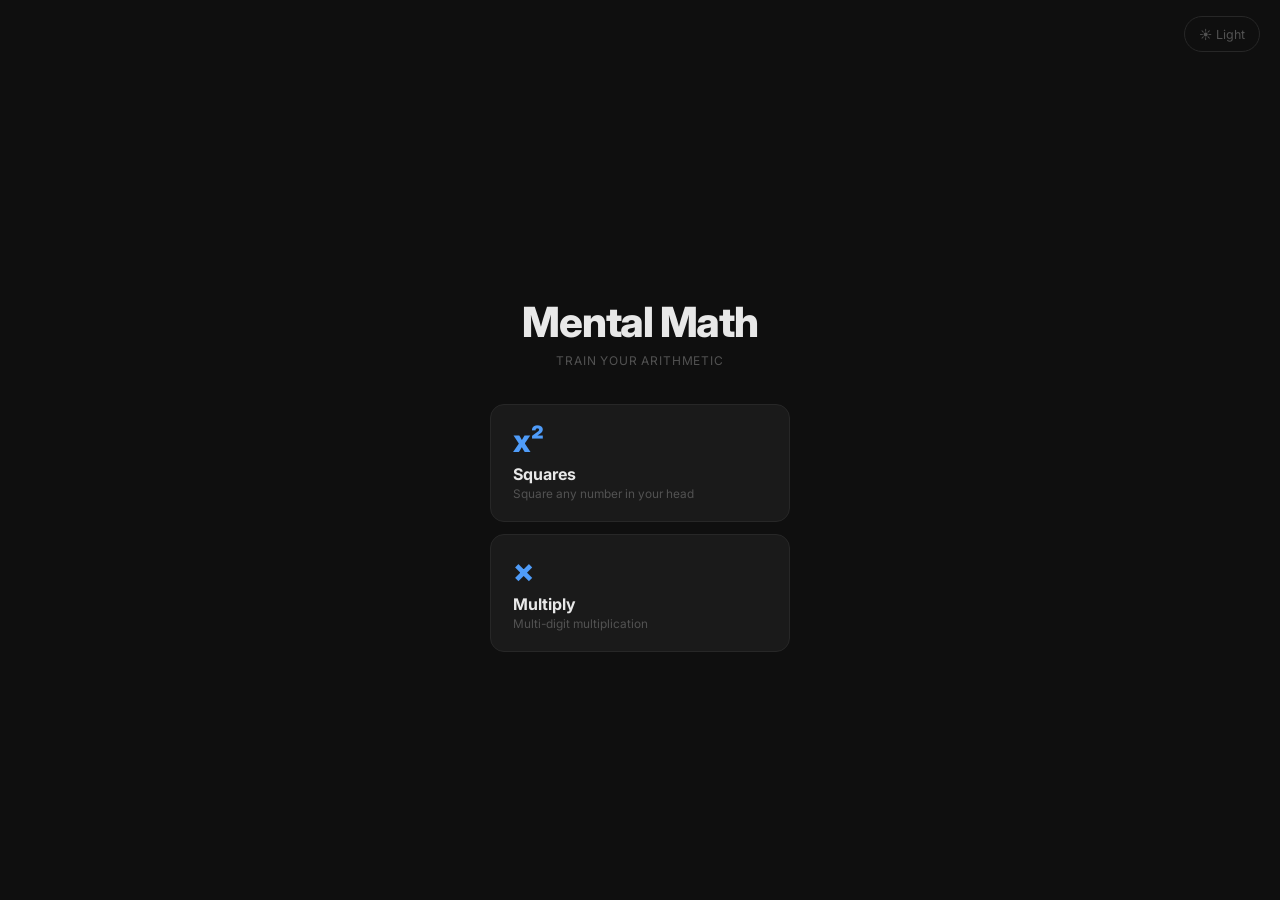
==== commit 45604329: "removing scrolling and button clicking issues" ====
--- a/index.html
+++ b/index.html
@@ -8,30 +8,34 @@
 <link href="https://fonts.googleapis.com/css2?family=Inter:wght@300;400;600;700;800&display=swap" rel="stylesheet">
 <link rel="stylesheet" href="style.css">
 <style>
-  #home { gap: 44px; }
-  .home-top { position: absolute; top: 20px; right: 24px; }
+  .home-topbar {
+    width: 100%; display: flex; justify-content: flex-end;
+    padding: 16px 20px 0; flex-shrink: 0;
+  }
 </style>
 </head>
 <body>
 <div class="screen active" id="home">
-  <div class="home-top">
-    <button class="theme-toggle" onclick="toggleTheme()">☀ Light</button>
+  <div class="home-topbar">
+    <button class="theme-toggle" onclick="toggleTheme()"></button>
   </div>
-  <div class="hub-title">
-    <h1>Mental Math</h1>
-    <p>Train your arithmetic</p>
-  </div>
-  <div class="mode-cards">
-    <a class="mode-card" href="squares.html">
-      <div class="mode-card-symbol">x²</div>
-      <div class="mode-card-title">Squares</div>
-      <div class="mode-card-desc">Square any number in your head</div>
-    </a>
-    <a class="mode-card" href="multiply.html">
-      <div class="mode-card-symbol">×</div>
-      <div class="mode-card-title">Multiply</div>
-      <div class="mode-card-desc">Multi-digit multiplication</div>
-    </a>
+  <div class="center-content" style="gap:36px">
+    <div class="hub-title">
+      <h1>Mental Math</h1>
+      <p>Train your arithmetic</p>
+    </div>
+    <div class="mode-cards">
+      <a class="mode-card" href="squares.html">
+        <div class="mode-card-symbol">x²</div>
+        <div class="mode-card-title">Squares</div>
+        <div class="mode-card-desc">Square any number in your head</div>
+      </a>
+      <a class="mode-card" href="multiply.html">
+        <div class="mode-card-symbol">×</div>
+        <div class="mode-card-title">Multiply</div>
+        <div class="mode-card-desc">Multi-digit multiplication</div>
+      </a>
+    </div>
   </div>
 </div>
 <script src="app.js"></script>
--- a/style.css
+++ b/style.css
@@ -31,8 +31,15 @@
   --stepper-active: #efefef;
 }
 
-html, body {
+html {
   height: 100%;
+  overflow: hidden; /* no scrolling ever */
+  touch-action: manipulation;
+}
+
+body {
+  height: 100%;
+  overflow: hidden;
   background: var(--bg);
   color: var(--text);
   font-family: var(--font);
@@ -45,19 +52,29 @@
 button, a { touch-action: manipulation; }
 
 /* ── SCREENS ── */
-.screen { display: none; flex-direction: column; align-items: center; justify-content: center; min-height: 100dvh; padding: 24px; }
+/* height:100% + overflow:hidden = exactly one viewport, never scrolls */
+.screen {
+  display: none;
+  flex-direction: column;
+  align-items: center;
+  justify-content: center;
+  height: 100dvh;       /* exact viewport height, not min */
+  overflow: hidden;
+  padding: 0;           /* padding handled by children */
+}
 .screen.active { display: flex; }
 
 /* ── TOP BAR ── */
 .top-bar {
   width: 100%; display: flex; align-items: center;
-  justify-content: space-between; padding: 20px 24px 0;
+  justify-content: space-between; padding: 16px 20px 0;
   flex-shrink: 0;
 }
 .back-btn {
   background: none; border: none; color: var(--muted);
   font-family: var(--font); font-size: 1.3rem; cursor: pointer;
-  padding: 4px 8px 4px 0; transition: color 0.15s; line-height: 1;
+  padding: 8px 12px 8px 0; transition: color 0.15s; line-height: 1;
+  /* generous hit target */
 }
 .back-btn:hover { color: var(--text); }
 .progress-label { font-size: 0.75rem; color: var(--muted); letter-spacing: 0.04em; }
@@ -65,31 +82,50 @@
 /* ── THEME TOGGLE ── */
 .theme-toggle {
   background: none; border: 1px solid var(--border);
-  border-radius: 20px; padding: 5px 11px;
+  border-radius: 20px; padding: 7px 14px;
   font-size: 0.78rem; font-family: var(--font);
   color: var(--muted); cursor: pointer;
   transition: color 0.15s, border-color 0.15s;
   white-space: nowrap;
+  /* big enough tap target */
+  min-height: 36px;
 }
 .theme-toggle:hover { color: var(--text); border-color: var(--muted); }
 
 /* ── BUTTONS ── */
 .btn {
-  width: 100%; padding: 16px; border: none; border-radius: 10px;
+  width: 100%; padding: 15px; border: none; border-radius: 10px;
   font-family: var(--font); font-size: 1rem; font-weight: 600;
   letter-spacing: 0.01em; cursor: pointer;
   transition: opacity 0.15s, transform 0.1s;
+  min-height: 44px; /* iOS recommended tap target */
 }
 .btn:active { transform: scale(0.97); }
 .btn-primary { background: var(--accent); color: #fff; }
 .btn-ghost   { background: var(--surface); color: var(--text); border: 1px solid var(--border); }
-.btn-group   { display: flex; flex-direction: column; gap: 12px; width: 100%; max-width: 280px; }
-
-/* ── STAGE ── */
+.btn-group   { display: flex; flex-direction: column; gap: 10px; width: 100%; max-width: 280px; }
+
+/* ── CENTER WRAPPER (for home/settings/result screens) ── */
+.center-content {
+  flex: 1;
+  display: flex; flex-direction: column;
+  align-items: center; justify-content: center;
+  gap: 0;
+  padding: 20px 24px 24px;
+  width: 100%;
+  overflow: hidden;
+}
+
+/* ── STAGE (question + answer — train screen) ── */
 .stage {
-  flex: 1; display: flex; flex-direction: column;
+  flex: 1;
+  display: flex; flex-direction: column;
   align-items: center; justify-content: center;
-  gap: 10px; padding: 24px; width: 100%;
+  gap: 8px;
+  padding: 8px 24px;
+  width: 100%;
+  overflow: hidden;
+  min-height: 0; /* critical: allows flex child to shrink */
 }
 .prompt-label {
   font-size: 0.68rem; text-transform: uppercase;
@@ -97,10 +133,11 @@
 }
 
 .answer-display {
-  margin-top: 6px;
-  font-size: clamp(2.4rem, 10vw, 4.5rem);
+  margin-top: 4px;
+  font-size: clamp(2rem, 9vw, 4rem);
   font-weight: 700; letter-spacing: -0.02em;
   color: var(--text); min-height: 1.2em; transition: color 0.12s;
+  flex-shrink: 0;
 }
 .answer-display.correct { color: var(--correct); }
 .answer-display.empty   { color: var(--border); }
@@ -114,24 +151,43 @@
 
 /* ── NUMPAD ── */
 .numpad-area {
-  width: 100%; padding: 12px 20px 28px;
-  display: flex; flex-direction: column; gap: 10px;
-  max-width: 380px; margin: 0 auto; flex-shrink: 0;
-}
-.numpad { display: grid; grid-template-columns: repeat(3, 1fr); gap: 9px; }
+  width: 100%;
+  padding: 8px 16px 20px;
+  max-width: 360px;
+  margin: 0 auto;
+  flex-shrink: 0;
+}
+.numpad {
+  display: grid;
+  grid-template-columns: repeat(3, 1fr);
+  gap: 8px;
+}
 .key {
-  aspect-ratio: 1.5 / 1; background: var(--surface);
+  /* Use vh-based sizing so numpad never overflows viewport */
+  height: clamp(40px, 9vh, 70px);
+  background: var(--surface);
   border: 1px solid var(--border); border-radius: 10px;
   color: var(--text); font-family: var(--font);
-  font-size: clamp(1.2rem, 5vw, 1.55rem); font-weight: 600;
+  font-size: clamp(1.1rem, 4.5vw, 1.5rem); font-weight: 600;
   cursor: pointer; transition: background 0.08s, transform 0.07s, border-color 0.08s;
   display: flex; align-items: center; justify-content: center;
   user-select: none;
 }
-.key:active, .key.pressed { background: var(--key-pressed-bg); transform: scale(0.93); border-color: var(--key-pressed-border); }
-.key.zero { grid-column: span 2; aspect-ratio: unset; padding: 13px 0; }
-.key.del  { background: transparent; border-color: transparent; color: var(--muted); font-size: 1.4rem; }
-.key.del:active, .key.del.pressed { background: var(--surface); border-color: var(--border); color: var(--text); }
+.key:active, .key.pressed {
+  background: var(--key-pressed-bg);
+  transform: scale(0.93);
+  border-color: var(--key-pressed-border);
+}
+.key.zero { grid-column: span 2; }
+.key.del  {
+  background: transparent; border-color: transparent;
+  color: var(--muted); font-size: 1.35rem;
+}
+.key.del:active, .key.del.pressed {
+  background: var(--surface);
+  border-color: var(--border);
+  color: var(--text);
+}
 
 /* ── FLASH ── */
 .flash-overlay {
@@ -142,18 +198,24 @@
 .flash-overlay.active { opacity: 1; }
 
 /* ── SETTINGS ── */
-.settings-body { display: flex; flex-direction: column; gap: 28px; width: 100%; max-width: 320px; }
+.settings-body {
+  display: flex; flex-direction: column; gap: 24px;
+  width: 100%; max-width: 320px;
+}
 .settings-header { display: flex; align-items: center; gap: 12px; }
 .settings-header h2 {
   font-size: 0.82rem; font-weight: 600;
   letter-spacing: 0.07em; text-transform: uppercase; color: var(--muted);
 }
 .setting-group { width: 100%; }
-.setting-label { font-size: 0.7rem; text-transform: uppercase; letter-spacing: 0.08em; color: var(--muted); margin-bottom: 11px; font-weight: 500; }
+.setting-label {
+  font-size: 0.7rem; text-transform: uppercase; letter-spacing: 0.08em;
+  color: var(--muted); margin-bottom: 10px; font-weight: 500;
+}
 .setting-row   { display: flex; align-items: center; gap: 10px; }
 .setting-row span { color: var(--muted); font-size: 0.85rem; white-space: nowrap; }
 .num-input {
-  flex: 1; padding: 13px; background: var(--surface);
+  flex: 1; padding: 12px; background: var(--surface);
   border: 1px solid var(--border); border-radius: 8px;
   color: var(--text); font-family: var(--font); font-size: 1.1rem;
   font-weight: 600; text-align: center; outline: none;
@@ -162,15 +224,18 @@
 .num-input::-webkit-outer-spin-button,
 .num-input::-webkit-inner-spin-button { -webkit-appearance: none; }
 .num-input:focus { border-color: var(--accent); }
-.setting-error { font-size: 0.75rem; color: var(--wrong); margin-top: 8px; min-height: 18px; }
+.setting-error { font-size: 0.75rem; color: var(--wrong); margin-top: 8px; min-height: 16px; }
 
 /* ── STEPPERS ── */
-.stepper { display: flex; align-items: center; border: 1px solid var(--border); border-radius: 8px; overflow: hidden; }
+.stepper {
+  display: flex; align-items: center;
+  border: 1px solid var(--border); border-radius: 8px; overflow: hidden;
+}
 .stepper-btn {
   background: var(--surface); border: none; color: var(--text);
   font-family: var(--font); font-size: 1.2rem; font-weight: 400;
-  padding: 12px 18px; cursor: pointer; transition: background 0.1s;
-  flex-shrink: 0;
+  padding: 12px 16px; cursor: pointer; transition: background 0.1s;
+  flex-shrink: 0; min-height: 44px;
 }
 .stepper-btn:active { background: var(--stepper-active); }
 .stepper-val {
@@ -178,44 +243,58 @@
   background: var(--bg); padding: 12px 0; color: var(--text);
   border-left: 1px solid var(--border); border-right: 1px solid var(--border);
 }
-.stepper-label { font-size: 0.7rem; text-transform: uppercase; letter-spacing: 0.08em; color: var(--muted); margin-bottom: 8px; font-weight: 500; }
+.stepper-label {
+  font-size: 0.7rem; text-transform: uppercase; letter-spacing: 0.08em;
+  color: var(--muted); margin-bottom: 7px; font-weight: 500;
+}
 
 /* ── RESULT ── */
 .result-stat { text-align: center; }
-.result-stat .big   { font-size: clamp(3rem, 14vw, 6rem); font-weight: 800; color: var(--accent); line-height: 1; }
-.result-stat .label { font-size: 0.75rem; text-transform: uppercase; letter-spacing: 0.1em; color: var(--muted); margin-top: 8px; font-weight: 500; }
-
-/* ── SLOWEST LIST (result screen) ── */
+.result-stat .big {
+  font-size: clamp(2.8rem, 13vw, 5.5rem);
+  font-weight: 800; color: var(--accent); line-height: 1;
+}
+.result-stat .label {
+  font-size: 0.72rem; text-transform: uppercase;
+  letter-spacing: 0.1em; color: var(--muted); margin-top: 6px; font-weight: 500;
+}
+
+/* ── SLOWEST LIST ── */
 .slowest-list {
   width: 100%; max-width: 280px; margin-top: 4px;
-  display: flex; flex-direction: column; gap: 6px;
+  display: flex; flex-direction: column; gap: 5px;
 }
 .slowest-item {
   display: flex; justify-content: space-between; align-items: center;
   background: var(--surface); border: 1px solid var(--border);
-  border-radius: 8px; padding: 10px 14px;
-  font-size: 0.9rem;
+  border-radius: 8px; padding: 9px 13px; font-size: 0.88rem;
 }
 .slowest-item .q  { font-weight: 700; color: var(--text); }
-.slowest-item .t  { font-size: 0.78rem; color: var(--muted); }
+.slowest-item .t  { font-size: 0.76rem; color: var(--muted); }
 
 /* ── HOME HUB ── */
 .hub-title { text-align: center; }
-.hub-title h1 { font-size: clamp(1.7rem, 7vw, 2.6rem); font-weight: 800; letter-spacing: -0.03em; }
-.hub-title p  { color: var(--muted); font-size: 0.75rem; font-weight: 400; margin-top: 6px; letter-spacing: 0.07em; text-transform: uppercase; }
-
-.mode-cards { display: flex; flex-direction: column; gap: 14px; width: 100%; max-width: 300px; }
+.hub-title h1 {
+  font-size: clamp(1.7rem, 7vw, 2.6rem);
+  font-weight: 800; letter-spacing: -0.03em;
+}
+.hub-title p {
+  color: var(--muted); font-size: 0.75rem; font-weight: 400;
+  margin-top: 6px; letter-spacing: 0.07em; text-transform: uppercase;
+}
+
+.mode-cards { display: flex; flex-direction: column; gap: 12px; width: 100%; max-width: 300px; }
 .mode-card {
   background: var(--surface); border: 1px solid var(--border);
-  border-radius: 14px; padding: 22px 24px;
+  border-radius: 14px; padding: 20px 22px;
   cursor: pointer; transition: border-color 0.15s, transform 0.1s;
   text-decoration: none; color: inherit; display: block;
 }
 .mode-card:active { transform: scale(0.97); }
 .mode-card:hover  { border-color: var(--accent); }
-.mode-card-symbol { font-size: 2.2rem; font-weight: 800; color: var(--accent); line-height: 1; margin-bottom: 8px; }
-.mode-card-title  { font-size: 1rem; font-weight: 700; margin-bottom: 4px; }
-.mode-card-desc   { font-size: 0.75rem; color: var(--muted); font-weight: 400; }
+.mode-card-symbol { font-size: 2rem; font-weight: 800; color: var(--accent); line-height: 1; margin-bottom: 7px; }
+.mode-card-title  { font-size: 1rem; font-weight: 700; margin-bottom: 3px; }
+.mode-card-desc   { font-size: 0.74rem; color: var(--muted); font-weight: 400; }
 
 @media (prefers-reduced-motion: reduce) {
   .cursor { animation: none; opacity: 1; }
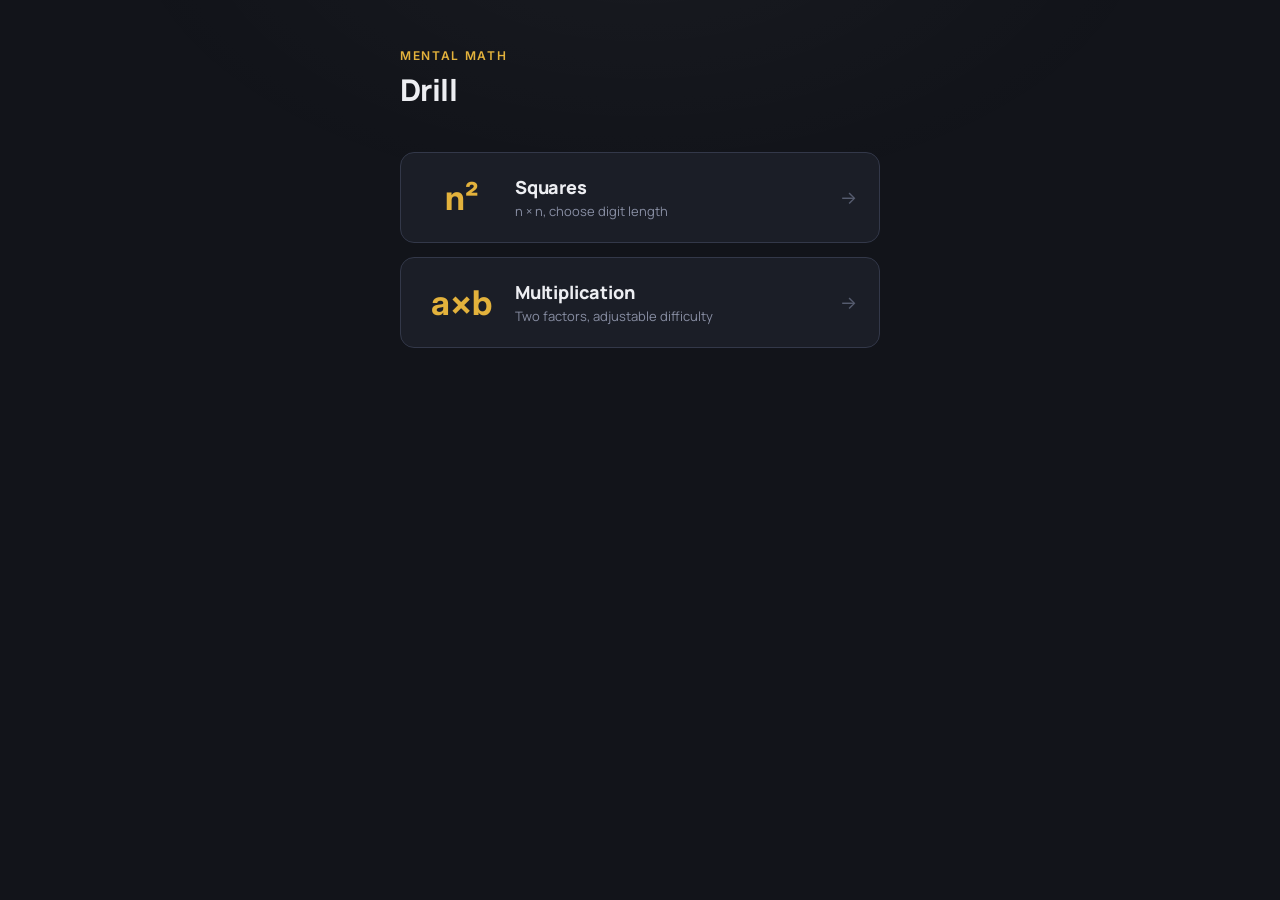
==== commit b0adca7a: "rename to index" ====
--- a/index.html
+++ b/index.html
@@ -2,43 +2,769 @@
 <html lang="en">
 <head>
 <meta charset="UTF-8">
-<meta name="viewport" content="width=device-width, initial-scale=1.0, maximum-scale=1.0, user-scalable=no">
-<title>Mental Math</title>
+<meta name="viewport" content="width=device-width, initial-scale=1.0, maximum-scale=1, user-scalable=no">
+<title>Drill — Mental Math</title>
 <link rel="preconnect" href="https://fonts.googleapis.com">
-<link href="https://fonts.googleapis.com/css2?family=Inter:wght@300;400;600;700;800&display=swap" rel="stylesheet">
-<link rel="stylesheet" href="style.css">
+<link rel="preconnect" href="https://fonts.gstatic.com" crossorigin>
+<link href="https://fonts.googleapis.com/css2?family=Inter:wght@400;500;600;700;800;900&family=Manrope:wght@400;500;600;700;800&display=swap" rel="stylesheet">
 <style>
-  .home-topbar {
-    width: 100%; display: flex; justify-content: flex-end;
-    padding: 16px 20px 0; flex-shrink: 0;
+  :root{
+    --bg: #12141a;
+    --surface: #1b1e27;
+    --surface-2: #242835;
+    --border: #333849;
+    --text: #edeef2;
+    --text-muted: #888ea3;
+    --text-faint: #565c6f;
+    --accent: #e3b23c;
+    --accent-dim: #e3b23c1f;
+    --accent-text: #171410;
+    --good: #6fcf97;
+    --good-dim: #6fcf9722;
+    --bad: #e2685f;
+    --bad-dim: #e2685f22;
+    --radius: 14px;
+    --mono: 'Inter', ui-monospace, monospace;
+    --sans: 'Manrope', system-ui, sans-serif;
+  }
+
+  *{box-sizing:border-box; -webkit-tap-highlight-color: transparent;}
+  html,body{height:100%;}
+  body{
+    margin:0;
+    background:var(--bg);
+    color:var(--text);
+    font-family:var(--sans);
+    min-height:100vh;
+    min-height:100dvh;
+    overflow-x:hidden;
+    -webkit-font-smoothing:antialiased;
+  }
+
+  /* subtle grain / vignette so flat dark bg has texture */
+  body::before{
+    content:"";
+    position:fixed; inset:0;
+    background:
+      radial-gradient(ellipse 900px 500px at 50% -10%, #ffffff08, transparent 60%);
+    pointer-events:none;
+    z-index:0;
+  }
+
+  #app{
+    position:relative;
+    z-index:1;
+    min-height:100vh;
+    min-height:100dvh;
+    display:flex;
+    flex-direction:column;
+    max-width:520px;
+    margin:0 auto;
+  }
+
+  .screen{
+    display:none;
+    flex-direction:column;
+    flex:1;
+    padding:max(20px, env(safe-area-inset-top)) 20px max(20px, env(safe-area-inset-bottom));
+    animation: fadeIn .25s ease;
+  }
+  .screen.active{display:flex;}
+
+  @keyframes fadeIn{ from{opacity:0; transform:translateY(6px);} to{opacity:1; transform:none;} }
+
+  /* ---------- shared bits ---------- */
+  .eyebrow{
+    font-family:var(--mono);
+    font-size:12px;
+    letter-spacing:.14em;
+    text-transform:uppercase;
+    color:var(--accent);
+    font-weight:600;
+  }
+  h1{font-size:30px; margin:6px 0 0; font-weight:800; letter-spacing:-0.02em;}
+  h2{font-size:20px; margin:0 0 4px; font-weight:800; letter-spacing:-0.01em;}
+  p.sub{color:var(--text-muted); margin:6px 0 0; font-size:14.5px; line-height:1.5;}
+
+  .btn{
+    font-family:var(--sans);
+    font-weight:700;
+    font-size:15px;
+    border:none;
+    border-radius:12px;
+    padding:15px 18px;
+    cursor:pointer;
+    transition: transform .08s ease, background .15s ease, opacity .15s ease;
+    -webkit-user-select:none; user-select:none;
+  }
+  .btn:active{transform:scale(.97);}
+  .btn-primary{background:var(--accent); color:var(--accent-text);}
+  .btn-primary:hover{opacity:.92;}
+  .btn-ghost{background:var(--surface-2); color:var(--text); border:1px solid var(--border);}
+  .btn-ghost:hover{background:#2a2f3d;}
+  .btn-block{width:100%;}
+
+  .icon-btn{
+    background:transparent; border:none; color:var(--text-muted);
+    font-family:var(--mono); font-size:14px; cursor:pointer; padding:8px;
+    display:flex; align-items:center; gap:6px;
+  }
+  .icon-btn:hover{color:var(--text);}
+
+  /* ---------- HOME ---------- */
+  #screen-home{justify-content:flex-start; padding-top:max(48px, env(safe-area-inset-top));}
+  .home-header{margin-bottom:34px;}
+  .mode-grid{display:flex; flex-direction:column; gap:14px; margin-top:8px;}
+  .mode-card{
+    background:var(--surface);
+    border:1px solid var(--border);
+    border-radius:var(--radius);
+    padding:22px;
+    text-align:left;
+    cursor:pointer;
+    display:flex;
+    align-items:center;
+    justify-content:space-between;
+    gap:16px;
+    transition: border-color .15s ease, transform .08s ease, background .15s ease;
+    color:var(--text);
+    font-family:var(--sans);
+  }
+  .mode-card:active{transform:scale(.985);}
+  .mode-card:hover{border-color:var(--accent); background:#1e222c;}
+  .mode-card .glyph{
+    font-family:var(--mono);
+    font-size:34px;
+    font-weight:700;
+    color:var(--accent);
+    width:76px;
+    text-align:center;
+    flex-shrink:0;
+  }
+  .mode-card .label{flex:1;}
+  .mode-card .label .name{font-weight:800; font-size:18px; letter-spacing:-0.01em;}
+  .mode-card .label .desc{color:var(--text-muted); font-size:13px; margin-top:3px;}
+  .mode-card .arrow{color:var(--text-faint); font-family:var(--mono); font-size:18px;}
+
+  /* ---------- SETTINGS ---------- */
+  .top-row{display:flex; align-items:center; justify-content:space-between; margin-bottom:22px;}
+  .field-group{margin-bottom:26px;}
+  .field-label{
+    font-family:var(--mono);
+    font-size:12px;
+    color:var(--text-muted);
+    text-transform:uppercase;
+    letter-spacing:.09em;
+    margin-bottom:10px;
+    display:block;
+  }
+  .chip-row{display:flex; gap:8px; flex-wrap:wrap;}
+  .chip{
+    font-family:var(--mono);
+    font-weight:600;
+    font-size:14.5px;
+    background:var(--surface);
+    border:1px solid var(--border);
+    color:var(--text-muted);
+    border-radius:10px;
+    padding:12px 0;
+    flex:1;
+    min-width:56px;
+    text-align:center;
+    cursor:pointer;
+    transition: all .12s ease;
+  }
+  .chip:active{transform:scale(.95);}
+  .chip.selected{
+    background:var(--accent-dim);
+    border-color:var(--accent);
+    color:var(--accent);
+  }
+
+  .toggle-row{
+    display:flex; align-items:center; justify-content:space-between;
+    background:var(--surface);
+    border:1px solid var(--border);
+    border-radius:12px;
+    padding:16px 16px;
+    margin-bottom:26px;
+  }
+  .toggle-row .t-label{font-weight:700; font-size:14.5px;}
+  .toggle-row .t-desc{color:var(--text-muted); font-size:12.5px; margin-top:3px;}
+  .switch{
+    width:46px; height:27px; border-radius:20px; background:var(--surface-2);
+    border:1px solid var(--border);
+    position:relative; cursor:pointer; flex-shrink:0; margin-left:14px;
+    transition: background .15s ease;
+  }
+  .switch::after{
+    content:""; position:absolute; top:2px; left:2px;
+    width:21px; height:21px; border-radius:50%;
+    background:var(--text-faint);
+    transition: transform .15s ease, background .15s ease;
+  }
+  .switch.on{background:var(--accent-dim); border-color:var(--accent);}
+  .switch.on::after{transform:translateX(19px); background:var(--accent);}
+
+  .settings-footer{margin-top:auto; padding-top:12px;}
+  .range-preview{
+    font-family:var(--mono);
+    color:var(--text-faint);
+    font-size:12px;
+    margin-top:8px;
+  }
+
+  /* ---------- PRACTICE ---------- */
+  #screen-practice{padding-top:max(16px, env(safe-area-inset-top));}
+  .practice-top{display:flex; align-items:center; justify-content:space-between; margin-bottom:6px;}
+  .counter{
+    font-family:var(--mono);
+    font-size:13px;
+    color:var(--text-muted);
+    letter-spacing:.04em;
+  }
+  .counter b{color:var(--accent);}
+  .progress-track{
+    height:3px; background:var(--surface-2); border-radius:3px; overflow:hidden; margin:10px 0 26px;
+  }
+  .progress-fill{height:100%; background:var(--accent); width:0%; transition: width .25s ease;}
+
+  .problem-zone{
+    flex:1;
+    display:flex;
+    flex-direction:column;
+    align-items:center;
+    justify-content:center;
+    gap:22px;
+    min-height:0;
+  }
+  .problem-text{
+    font-family:var(--mono);
+    font-weight:700;
+    font-size:clamp(40px, 12vw, 58px);
+    letter-spacing:-0.01em;
+    color:var(--text);
+    display:flex; align-items:baseline; gap:14px;
+    transition: transform .12s ease;
+  }
+  .problem-text .op{color:var(--text-faint); font-weight:500;}
+
+  .answer-display{
+    font-family:var(--mono);
+    font-weight:600;
+    font-size:clamp(26px, 8vw, 34px);
+    min-height:44px;
+    color:var(--accent);
+    letter-spacing:.02em;
+    border-bottom:2px solid var(--border);
+    padding:0 6px 8px;
+    min-width:110px;
+    text-align:center;
+    transition: border-color .12s ease;
+  }
+  .answer-display.empty::after{
+    content:"";
+  }
+  .answer-display .cursor{
+    display:inline-block;
+    width:2px; height:1em; background:var(--accent);
+    margin-left:2px; vertical-align:-3px;
+    animation: blink 1s step-end infinite;
+  }
+  @keyframes blink{50%{opacity:0;}}
+
+  .problem-zone.flash-good .problem-text{color:var(--good);}
+  .problem-zone.flash-good .answer-display{border-color:var(--good); color:var(--good);}
+  .problem-zone.flash-bad .answer-display{border-color:var(--bad); color:var(--bad); animation: shake .28s ease;}
+  @keyframes shake{
+    0%,100%{transform:translateX(0);}
+    25%{transform:translateX(-8px);}
+    75%{transform:translateX(8px);}
+  }
+
+  .numpad{
+    display:grid;
+    grid-template-columns:repeat(3, 1fr);
+    gap:10px;
+    margin-top:24px;
+    padding-bottom:4px;
+  }
+  .key{
+    font-family:var(--mono);
+    font-size:22px;
+    font-weight:600;
+    background:var(--surface);
+    border:1px solid var(--border);
+    border-radius:12px;
+    color:var(--text);
+    padding:18px 0;
+    cursor:pointer;
+    box-shadow: 0 2px 0 0 #00000040;
+    transition: transform .06s ease, box-shadow .06s ease, background .1s ease;
+    -webkit-user-select:none; user-select:none;
+  }
+  .key:active{
+    transform: translateY(2px);
+    box-shadow:none;
+    background:var(--surface-2);
+  }
+  .key.key-fn{color:var(--text-muted); font-size:15px; font-weight:700;}
+  .key.key-clear{color:var(--bad);}
+
+  /* ---------- RESULTS ---------- */
+  .results-hero{
+    text-align:center;
+    padding:26px 0 22px;
+    border-bottom:1px solid var(--border);
+    margin-bottom:26px;
+  }
+  .results-hero .big-time{
+    font-family:var(--mono);
+    font-size:56px;
+    font-weight:800;
+    color:var(--accent);
+    letter-spacing:-0.02em;
+    line-height:1;
+  }
+  .results-hero .big-time .unit{font-size:22px; color:var(--text-muted); font-weight:600; margin-left:4px;}
+  .results-hero .cap{
+    font-family:var(--mono);
+    font-size:11.5px;
+    color:var(--text-muted);
+    text-transform:uppercase;
+    letter-spacing:.12em;
+    margin-top:8px;
+  }
+
+  .stat-row{display:flex; gap:10px; margin-bottom:28px;}
+  .stat-box{
+    flex:1;
+    background:var(--surface);
+    border:1px solid var(--border);
+    border-radius:12px;
+    padding:14px;
+    text-align:center;
+  }
+  .stat-box .v{font-family:var(--mono); font-weight:700; font-size:19px;}
+  .stat-box .l{font-size:11px; color:var(--text-muted); margin-top:4px; text-transform:uppercase; letter-spacing:.06em;}
+
+  .slowest-title{
+    font-family:var(--mono);
+    font-size:12px;
+    text-transform:uppercase;
+    letter-spacing:.1em;
+    color:var(--text-muted);
+    margin-bottom:12px;
+  }
+  .slow-list{display:flex; flex-direction:column; gap:8px; margin-bottom:28px;}
+  .slow-item{
+    display:flex; align-items:center; gap:12px;
+    background:var(--surface);
+    border:1px solid var(--border);
+    border-radius:10px;
+    padding:12px 14px;
+  }
+  .slow-item .rank{font-family:var(--mono); color:var(--text-faint); font-size:12px; width:16px;}
+  .slow-item .expr{font-family:var(--mono); font-weight:600; flex:1; font-size:15px;}
+  .slow-item .bar-wrap{flex:1; height:6px; background:var(--surface-2); border-radius:4px; overflow:hidden; max-width:90px;}
+  .slow-item .bar{height:100%; background:var(--bad);}
+  .slow-item .t{font-family:var(--mono); color:var(--text-muted); font-size:13px; width:52px; text-align:right;}
+
+  .results-actions{display:flex; gap:10px; margin-top:auto;}
+  .results-actions .btn{flex:1;}
+
+  /* utility */
+  .hidden{display:none !important;}
+
+  @media (max-width:360px){
+    .numpad{gap:8px;}
+    .key{padding:15px 0; font-size:20px;}
   }
 </style>
 </head>
 <body>
-<div class="screen active" id="home">
-  <div class="home-topbar">
-    <button class="theme-toggle" onclick="toggleTheme()"></button>
-  </div>
-  <div class="center-content" style="gap:36px">
-    <div class="hub-title">
-      <h1>Mental Math</h1>
-      <p>Train your arithmetic</p>
-    </div>
-    <div class="mode-cards">
-      <a class="mode-card" href="squares.html">
-        <div class="mode-card-symbol">x²</div>
-        <div class="mode-card-title">Squares</div>
-        <div class="mode-card-desc">Square any number in your head</div>
-      </a>
-      <a class="mode-card" href="multiply.html">
-        <div class="mode-card-symbol">×</div>
-        <div class="mode-card-title">Multiply</div>
-        <div class="mode-card-desc">Multi-digit multiplication</div>
-      </a>
-    </div>
-  </div>
+<div id="app">
+
+  <!-- HOME -->
+  <section class="screen active" id="screen-home">
+    <div class="home-header">
+      <div class="eyebrow">Mental Math</div>
+      <h1>Drill</h1>
+    </div>
+    <div class="mode-grid">
+      <button class="mode-card" onclick="goToSettings('squares')">
+        <div class="glyph">n²</div>
+        <div class="label">
+          <div class="name">Squares</div>
+          <div class="desc">n × n, choose digit length</div>
+        </div>
+        <div class="arrow">→</div>
+      </button>
+      <button class="mode-card" onclick="goToSettings('multiplication')">
+        <div class="glyph">a×b</div>
+        <div class="label">
+          <div class="name">Multiplication</div>
+          <div class="desc">Two factors, adjustable difficulty</div>
+        </div>
+        <div class="arrow">→</div>
+      </button>
+    </div>
+  </section>
+
+  <!-- SETTINGS -->
+  <section class="screen" id="screen-settings">
+    <div class="top-row">
+      <button class="icon-btn" onclick="showScreen('screen-home')">← Back</button>
+    </div>
+    <div class="eyebrow" id="settings-eyebrow">Settings</div>
+    <h2 id="settings-title">Squares</h2>
+    <p class="sub" id="settings-sub">Configure your session.</p>
+
+    <div style="height:22px"></div>
+
+    <div class="field-group">
+      <label class="field-label">Digits</label>
+      <div class="chip-row" id="digits-row"></div>
+      <div class="range-preview" id="digits-preview"></div>
+    </div>
+
+    <div class="field-group">
+      <label class="field-label">Number of problems</label>
+      <div class="chip-row" id="count-row"></div>
+    </div>
+
+    <div class="toggle-row hidden" id="trivial-row" onclick="toggleTrivial()">
+      <div>
+        <div class="t-label">Remove trivial</div>
+        <div class="t-desc">Exclude factors ending in 0</div>
+      </div>
+      <div class="switch" id="trivial-switch"></div>
+    </div>
+
+    <div class="settings-footer">
+      <button class="btn btn-primary btn-block" onclick="startPractice()">Start session</button>
+    </div>
+  </section>
+
+  <!-- PRACTICE -->
+  <section class="screen" id="screen-practice">
+    <div class="practice-top">
+      <button class="icon-btn" onclick="confirmQuit()">✕ Quit</button>
+      <div class="counter"><b id="p-current">1</b> / <span id="p-total">20</span></div>
+    </div>
+    <div class="progress-track"><div class="progress-fill" id="progress-fill"></div></div>
+
+    <div class="problem-zone" id="problem-zone">
+      <div class="problem-text" id="problem-text"></div>
+      <div class="answer-display empty" id="answer-display"><span class="cursor"></span></div>
+    </div>
+
+    <div class="numpad" id="numpad">
+      <button class="key" data-k="7">7</button>
+      <button class="key" data-k="8">8</button>
+      <button class="key" data-k="9">9</button>
+      <button class="key" data-k="4">4</button>
+      <button class="key" data-k="5">5</button>
+      <button class="key" data-k="6">6</button>
+      <button class="key" data-k="1">1</button>
+      <button class="key" data-k="2">2</button>
+      <button class="key" data-k="3">3</button>
+      <button class="key key-fn key-clear" data-k="clear">C</button>
+      <button class="key" data-k="0">0</button>
+      <button class="key key-fn" data-k="back">⌫</button>
+    </div>
+  </section>
+
+  <!-- RESULTS -->
+  <section class="screen" id="screen-results">
+    <div class="top-row">
+      <div class="eyebrow">Session complete</div>
+    </div>
+    <div class="results-hero">
+      <div class="big-time"><span id="avg-time">0.0</span><span class="unit">s / problem</span></div>
+      <div class="cap" id="results-mode-cap">SQUARES · 20 PROBLEMS</div>
+    </div>
+
+    <div class="stat-row">
+      <div class="stat-box">
+        <div class="v" id="stat-fastest">0.0s</div>
+        <div class="l">Fastest</div>
+      </div>
+      <div class="stat-box">
+        <div class="v" id="stat-total">0.0s</div>
+        <div class="l">Total time</div>
+      </div>
+      <div class="stat-box">
+        <div class="v" id="stat-slowest">0.0s</div>
+        <div class="l">Slowest</div>
+      </div>
+    </div>
+
+    <div class="slowest-title">5 slowest problems</div>
+    <div class="slow-list" id="slow-list"></div>
+
+    <div class="results-actions">
+      <button class="btn btn-ghost" onclick="showScreen('screen-home')">Home</button>
+      <button class="btn btn-primary" onclick="retrySession()">Retry</button>
+    </div>
+  </section>
+
 </div>
-<script src="app.js"></script>
-<script>initTheme();</script>
+
+<script>
+/* ---------------- state ---------------- */
+const settings = {
+  squares:        { digits: 2, count: 20 },
+  multiplication: { digits: 2, count: 20, removeTrivial: true }
+};
+
+let session = null; // { mode, problems:[{a,b,op,answer,display}], index, times:[], startTs, input:'' }
+
+/* ---------------- navigation ---------------- */
+function showScreen(id){
+  document.querySelectorAll('.screen').forEach(s => s.classList.remove('active'));
+  document.getElementById(id).classList.add('active');
+  window.scrollTo(0,0);
+}
+
+let pendingMode = 'squares';
+
+function goToSettings(mode){
+  pendingMode = mode;
+  renderSettings(mode);
+  showScreen('screen-settings');
+}
+
+function renderSettings(mode){
+  const isSquares = mode === 'squares';
+  document.getElementById('settings-eyebrow').textContent = 'Settings';
+  document.getElementById('settings-title').textContent = isSquares ? 'Squares' : 'Multiplication';
+  document.getElementById('settings-sub').textContent = isSquares
+    ? 'n × n — choose how large n gets.'
+    : 'a × b — choose factor size and difficulty.';
+
+  const digitOptions = [1,2,3,4];
+  const digitsRow = document.getElementById('digits-row');
+  digitsRow.innerHTML = '';
+  digitOptions.forEach(d => {
+    const chip = document.createElement('div');
+    chip.className = 'chip' + (settings[mode].digits === d ? ' selected' : '');
+    chip.textContent = d;
+    chip.onclick = () => {
+      settings[mode].digits = d;
+      renderSettings(mode);
+    };
+    digitsRow.appendChild(chip);
+  });
+
+  const [lo, hi] = digitRange(settings[mode].digits);
+  document.getElementById('digits-preview').textContent =
+    isSquares ? `n from ${lo} to ${hi}` : `each factor from ${lo} to ${hi}`;
+
+  const countOptions = [10, 20, 30, 50];
+  const countRow = document.getElementById('count-row');
+  countRow.innerHTML = '';
+  countOptions.forEach(c => {
+    const chip = document.createElement('div');
+    chip.className = 'chip' + (settings[mode].count === c ? ' selected' : '');
+    chip.textContent = c;
+    chip.onclick = () => {
+      settings[mode].count = c;
+      renderSettings(mode);
+    };
+    countRow.appendChild(chip);
+  });
+
+  const trivialRow = document.getElementById('trivial-row');
+  if(!isSquares){
+    trivialRow.classList.remove('hidden');
+    document.getElementById('trivial-switch').classList.toggle('on', settings.multiplication.removeTrivial);
+  } else {
+    trivialRow.classList.add('hidden');
+  }
+}
+
+function toggleTrivial(){
+  settings.multiplication.removeTrivial = !settings.multiplication.removeTrivial;
+  document.getElementById('trivial-switch').classList.toggle('on', settings.multiplication.removeTrivial);
+}
+
+function digitRange(d){
+  const lo = d === 1 ? 1 : Math.pow(10, d-1);
+  const hi = Math.pow(10, d) - 1;
+  return [lo, hi];
+}
+
+/* ---------------- problem generation ---------------- */
+function randInt(lo, hi){
+  return Math.floor(Math.random() * (hi - lo + 1)) + lo;
+}
+
+function genProblems(mode){
+  const conf = settings[mode];
+  const [lo, hi] = digitRange(conf.digits);
+  const problems = [];
+
+  for(let i=0; i<conf.count; i++){
+    if(mode === 'squares'){
+      const n = randInt(lo, hi);
+      problems.push({ a:n, b:n, opSymbol:'', answer:n*n, display:`${n}<span class="op">²</span>` });
+    } else {
+      let a, b;
+      do{
+        a = randInt(lo, hi);
+        b = randInt(lo, hi);
+      } while(conf.removeTrivial && (a % 10 === 0 || b % 10 === 0));
+      problems.push({ a, b, opSymbol:'×', answer:a*b, display:`${a} <span class="op">×</span> ${b}` });
+    }
+  }
+  return problems;
+}
+
+/* ---------------- practice flow ---------------- */
+function startPractice(){
+  const mode = pendingMode;
+  const problems = genProblems(mode);
+  session = {
+    mode,
+    problems,
+    index: 0,
+    times: [],
+    startTs: 0,
+    input: ''
+  };
+  document.getElementById('p-total').textContent = problems.length;
+  showScreen('screen-practice');
+  loadProblem();
+}
+
+function loadProblem(){
+  const p = session.problems[session.index];
+  document.getElementById('problem-text').innerHTML = p.display;
+  session.input = '';
+  renderInput();
+  document.getElementById('p-current').textContent = session.index + 1;
+  const pct = (session.index / session.problems.length) * 100;
+  document.getElementById('progress-fill').style.width = pct + '%';
+  document.getElementById('problem-zone').classList.remove('flash-good','flash-bad');
+  session.startTs = performance.now();
+}
+
+function renderInput(){
+  const el = document.getElementById('answer-display');
+  if(session.input.length === 0){
+    el.classList.add('empty');
+    el.innerHTML = '<span class="cursor"></span>';
+  } else {
+    el.classList.remove('empty');
+    el.innerHTML = session.input + '<span class="cursor"></span>';
+  }
+}
+
+function handleKey(k){
+  if(!session) return;
+  const zone = document.getElementById('problem-zone');
+  if(zone.classList.contains('flash-good')) return; // ignore input during transition
+
+  if(k === 'clear'){
+    session.input = '';
+    renderInput();
+    return;
+  }
+  if(k === 'back'){
+    session.input = session.input.slice(0, -1);
+    renderInput();
+    return;
+  }
+  // digit
+  const p = session.problems[session.index];
+  const answerStr = String(p.answer);
+  let next = session.input + k;
+
+  // prevent overshoot beyond correct answer length
+  if(next.length > answerStr.length){
+    next = k; // start fresh with this digit
+  }
+  session.input = next;
+  renderInput();
+
+  if(next === answerStr){
+    const elapsed = (performance.now() - session.startTs) / 1000;
+    session.times.push({ label: p.display.replace(/<[^>]+>/g,''), seconds: elapsed });
+    session.index++;
+    if(session.index >= session.problems.length){
+      finishSession();
+    } else {
+      loadProblem();
+    }
+  } else if(next.length === answerStr.length){
+    // wrong, full length typed but incorrect -> shake and clear
+    zone.classList.add('flash-bad');
+    setTimeout(() => {
+      zone.classList.remove('flash-bad');
+      session.input = '';
+      renderInput();
+    }, 260);
+  }
+}
+
+document.getElementById('numpad').addEventListener('click', (e) => {
+  const btn = e.target.closest('.key');
+  if(!btn) return;
+  handleKey(btn.dataset.k);
+});
+
+document.addEventListener('keydown', (e) => {
+  if(!document.getElementById('screen-practice').classList.contains('active')) return;
+  if(e.key >= '0' && e.key <= '9'){ handleKey(e.key); }
+  else if(e.key === 'Backspace'){ handleKey('back'); e.preventDefault(); }
+  else if(e.key === 'Escape'){ handleKey('clear'); }
+});
+
+function confirmQuit(){
+  if(confirm('Quit this session? Progress will be lost.')){
+    session = null;
+    showScreen('screen-home');
+  }
+}
+
+/* ---------------- results ---------------- */
+function finishSession(){
+  const times = session.times.map(t => t.seconds);
+  const total = times.reduce((s,v)=>s+v, 0);
+  const avg = total / times.length;
+  const fastest = Math.min(...times);
+  const slowest = Math.max(...times);
+
+  document.getElementById('avg-time').textContent = avg.toFixed(1);
+  document.getElementById('results-mode-cap').textContent =
+    (session.mode === 'squares' ? 'SQUARES' : 'MULTIPLICATION') + ' · ' + session.problems.length + ' PROBLEMS';
+  document.getElementById('stat-fastest').textContent = fastest.toFixed(1) + 's';
+  document.getElementById('stat-total').textContent = total.toFixed(1) + 's';
+  document.getElementById('stat-slowest').textContent = slowest.toFixed(1) + 's';
+
+  const slowList = [...session.times].sort((a,b) => b.seconds - a.seconds).slice(0,5);
+  const maxT = slowList[0] ? slowList[0].seconds : 1;
+  const listEl = document.getElementById('slow-list');
+  listEl.innerHTML = '';
+  slowList.forEach((t, i) => {
+    const row = document.createElement('div');
+    row.className = 'slow-item';
+    row.innerHTML = `
+      <div class="rank">${i+1}</div>
+      <div class="expr">${t.label}</div>
+      <div class="bar-wrap"><div class="bar" style="width:${(t.seconds/maxT*100).toFixed(0)}%"></div></div>
+      <div class="t">${t.seconds.toFixed(1)}s</div>
+    `;
+    listEl.appendChild(row);
+  });
+
+  showScreen('screen-results');
+}
+
+function retrySession(){
+  goToSettings(session.mode);
+}
+</script>
 </body>
 </html>
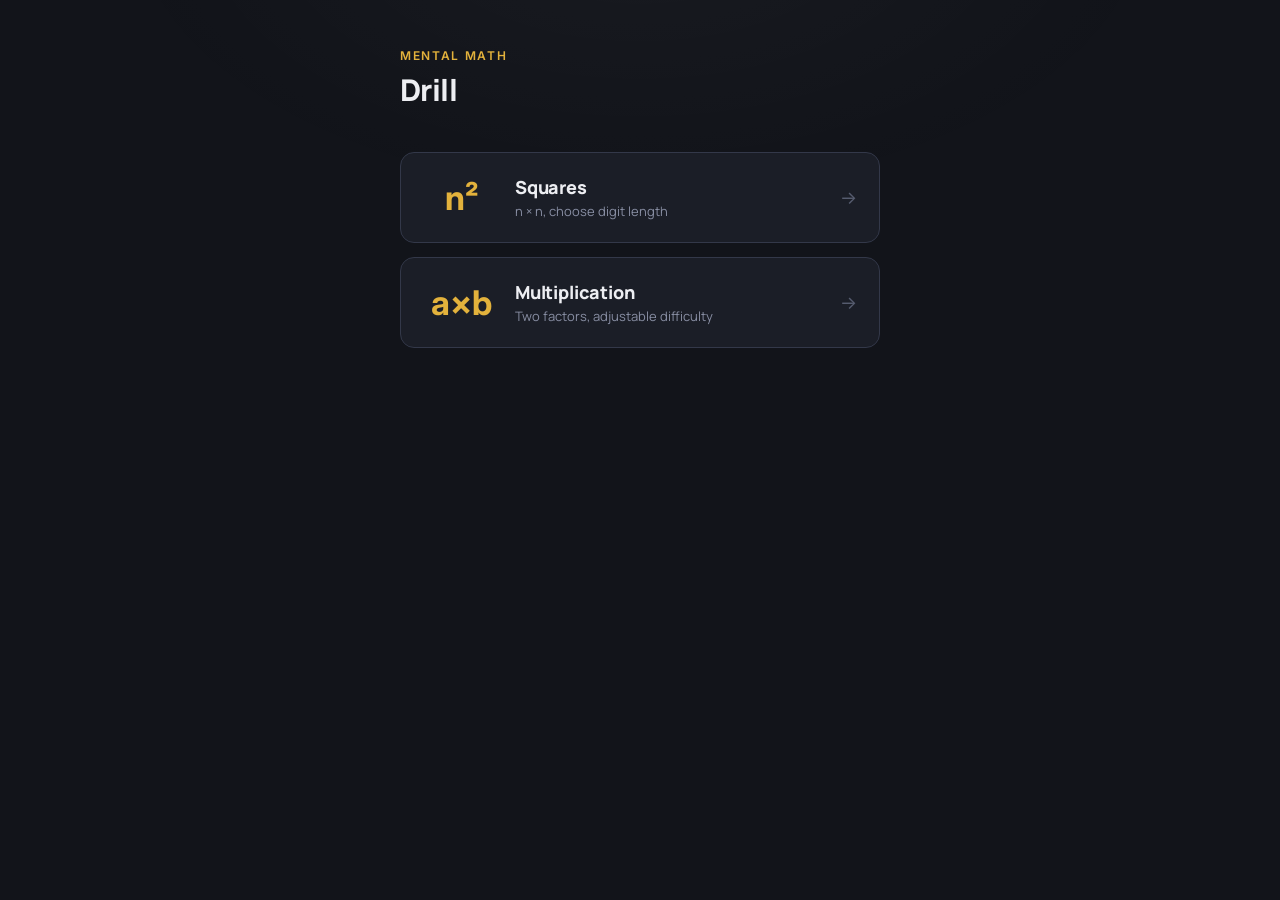
==== commit 0470f5d5: "remove mobile zoom" ====
--- a/index.html
+++ b/index.html
@@ -28,8 +28,8 @@
     --sans: 'Manrope', system-ui, sans-serif;
   }
 
-  *{box-sizing:border-box; -webkit-tap-highlight-color: transparent;}
-  html,body{height:100%;}
+  *{box-sizing:border-box; -webkit-tap-highlight-color: transparent; touch-action: manipulation;}
+  html,body{height:100%; overscroll-behavior:none;}
   body{
     margin:0;
     background:var(--bg);
@@ -37,8 +37,11 @@
     font-family:var(--sans);
     min-height:100vh;
     min-height:100dvh;
-    overflow-x:hidden;
+    overflow:hidden;
+    position:fixed;
+    inset:0;
     -webkit-font-smoothing:antialiased;
+    touch-action: manipulation;
   }
 
   /* subtle grain / vignette so flat dark bg has texture */
@@ -54,12 +57,14 @@
   #app{
     position:relative;
     z-index:1;
-    min-height:100vh;
-    min-height:100dvh;
+    height:100vh;
+    height:100dvh;
     display:flex;
     flex-direction:column;
     max-width:520px;
     margin:0 auto;
+    overflow-y:auto;
+    -webkit-overflow-scrolling:touch;
   }
 
   .screen{
@@ -512,6 +517,20 @@
 </div>
 
 <script>
+/* ---------------- prevent mobile zoom/scroll gestures ---------------- */
+document.addEventListener('touchstart', (e) => {
+  if(e.touches.length > 1) e.preventDefault(); // pinch
+}, { passive:false });
+
+let lastTouchEnd = 0;
+document.addEventListener('touchend', (e) => {
+  const now = Date.now();
+  if(now - lastTouchEnd <= 350) e.preventDefault(); // double-tap
+  lastTouchEnd = now;
+}, { passive:false });
+
+document.addEventListener('gesturestart', (e) => e.preventDefault());
+
 /* ---------------- state ---------------- */
 const settings = {
   squares:        { digits: 2, count: 20 },
